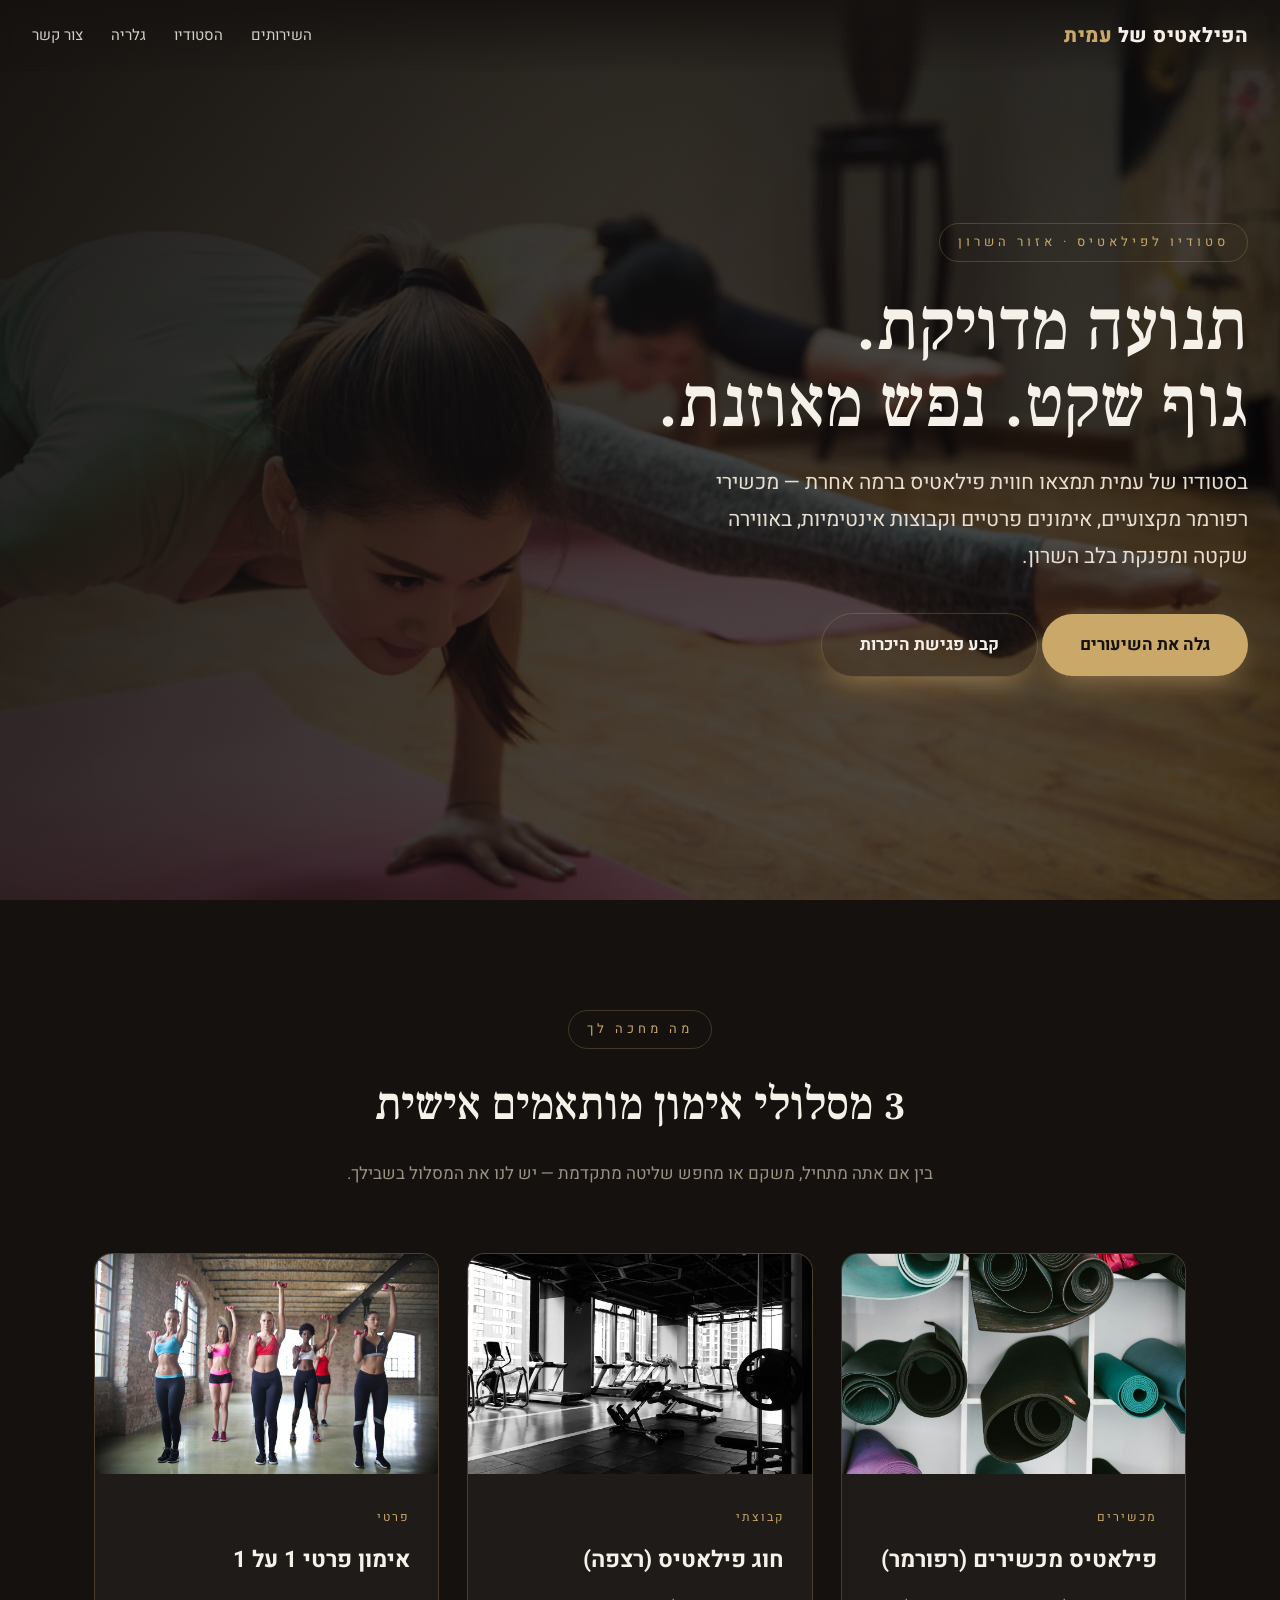
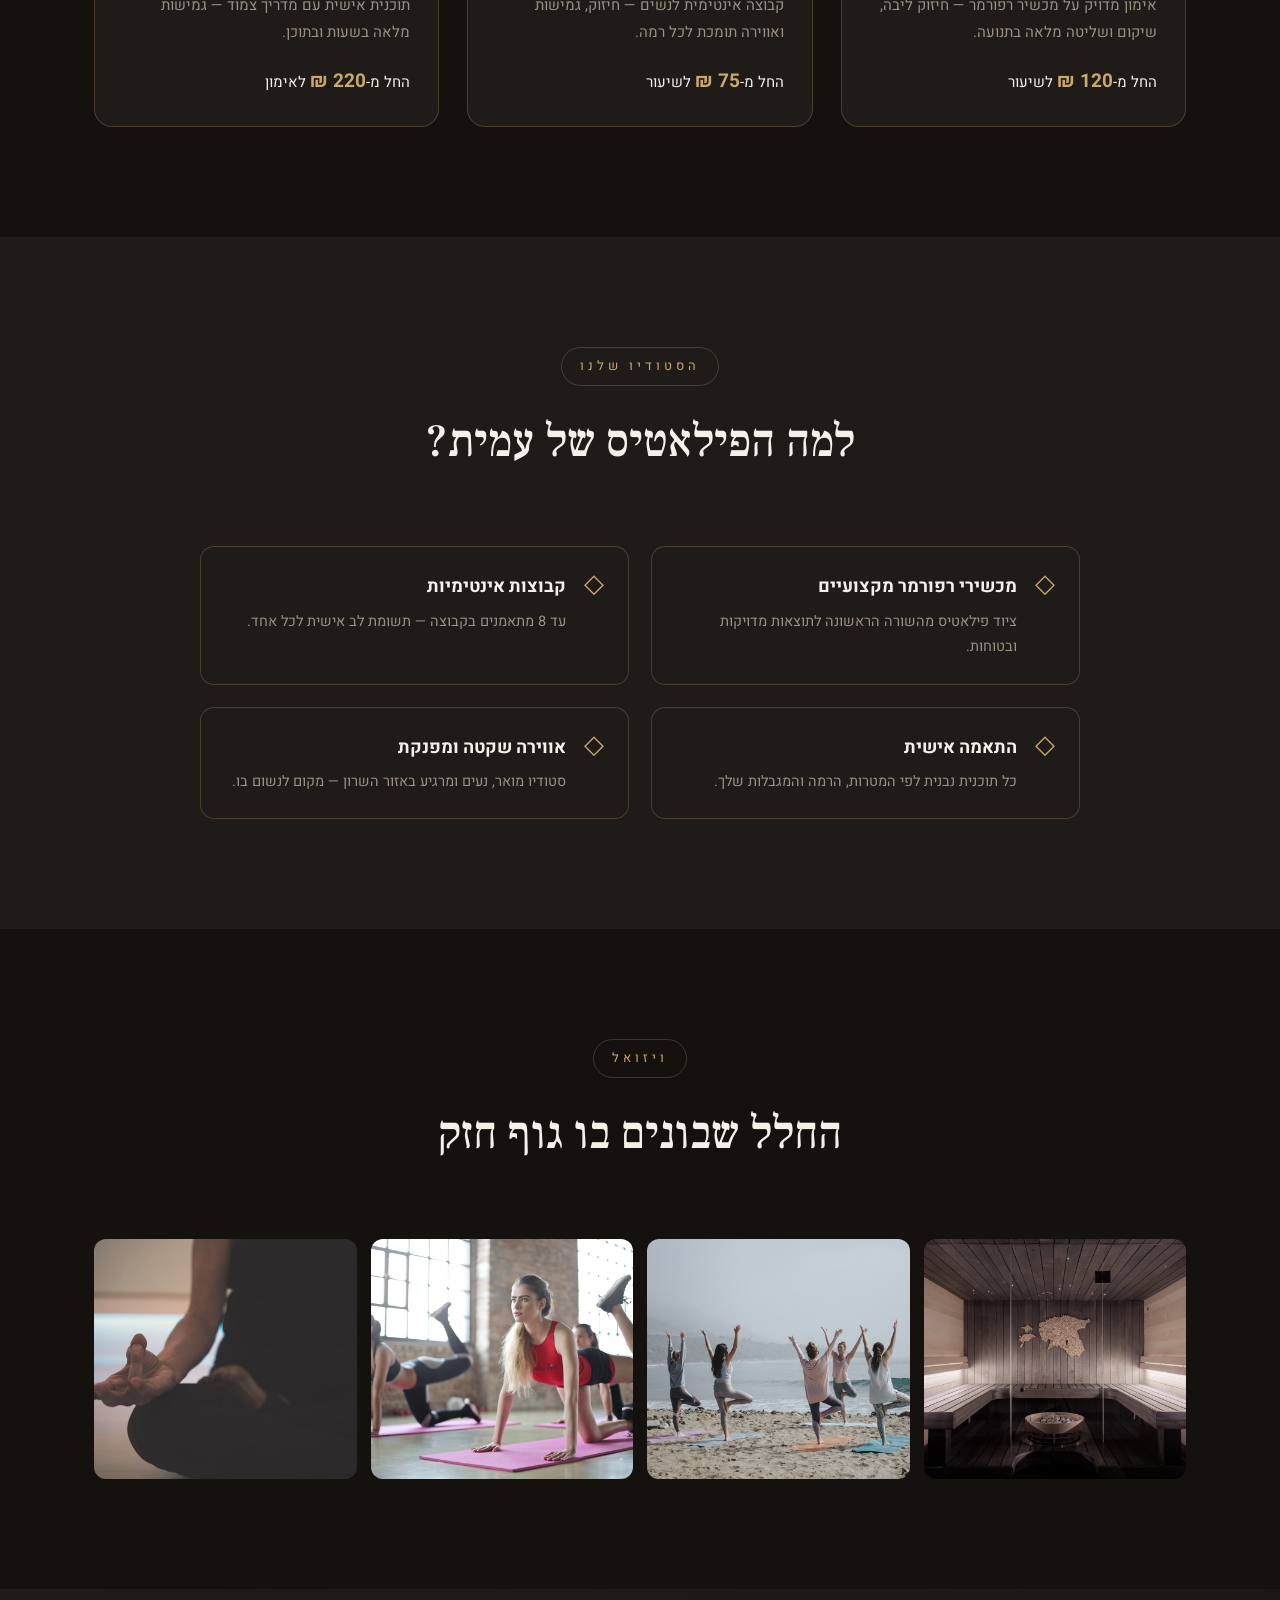
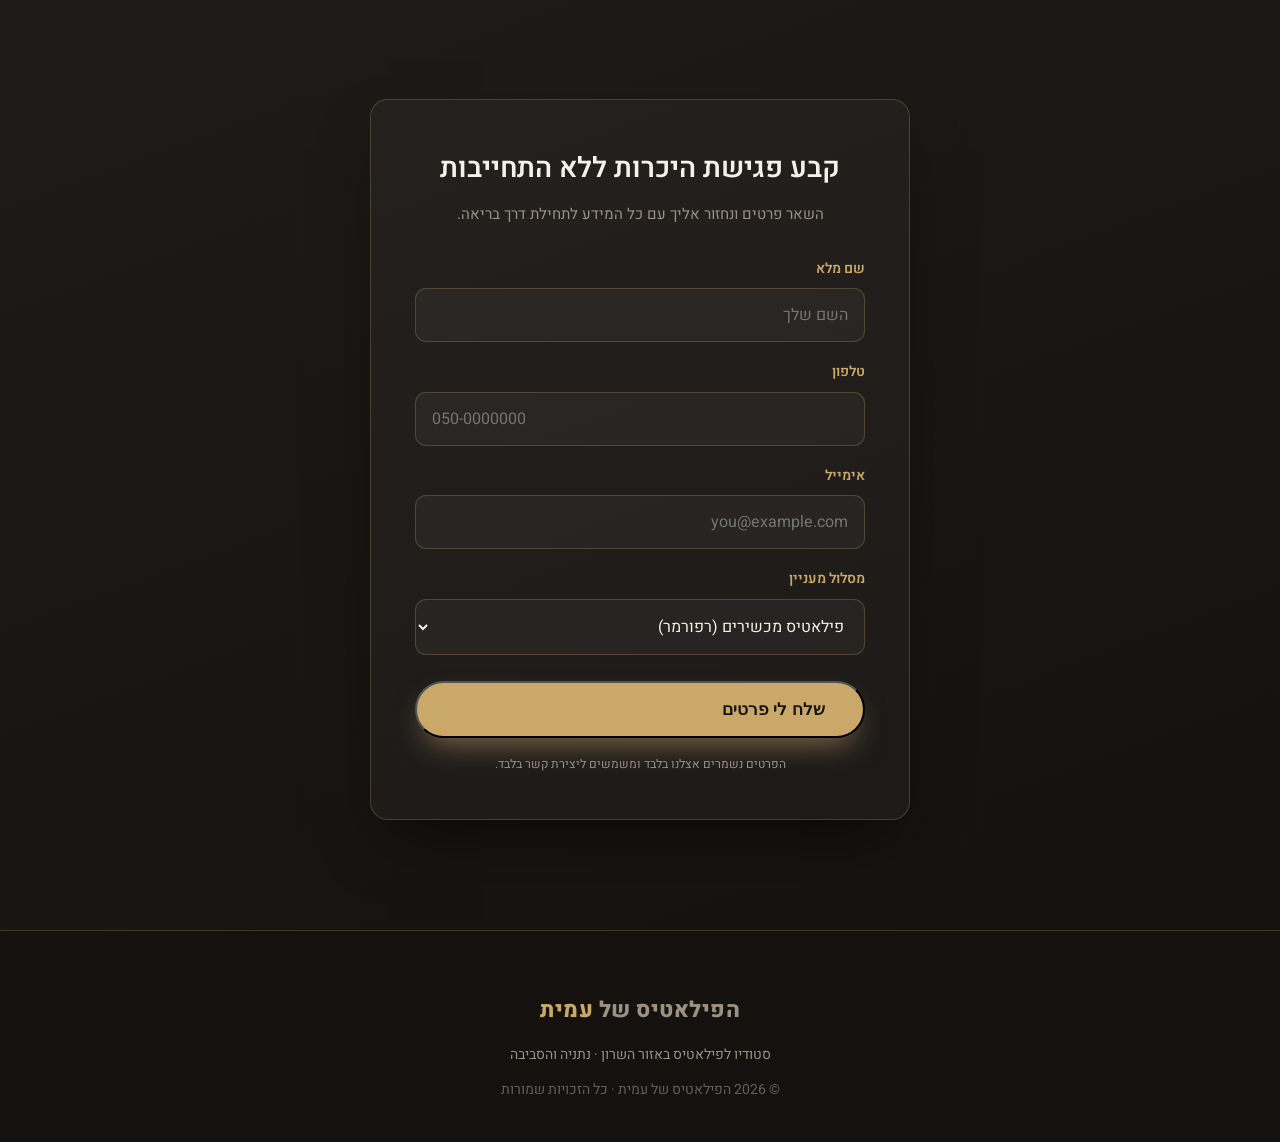
==== index.html @ eb58eeb4 "Initial commit: pilates landing pages + premium design" ====
<!DOCTYPE html>
<html lang="he" dir="rtl">
<head>
<meta charset="UTF-8">
<meta name="viewport" content="width=device-width, initial-scale=1.0">
<title>הפילאטיס של עמית · סטודיו לפילאטיס יוקרתי באזור השרון</title>
<link rel="preconnect" href="https://fonts.googleapis.com">
<link href="https://fonts.googleapis.com/css2?family=Heebo:wght@300;400;600;700;800&family=Frank+Ruhl+Libre:wght@400;500;600&display=swap" rel="stylesheet">
<link rel="stylesheet" href="assets/css/style.css">
<script async src="https://www.googletagmanager.com/gtag/js?id=AW-XXXXXXXXX"></script>
<script>window.dataLayer=window.dataLayer||[];function gtag(){dataLayer.push(arguments);}gtag('js',new Date());gtag('config','AW-XXXXXXXXX');</script>
</head>
<body>

<nav class="nav" id="nav">
  <a href="#home" class="logo">הפילאטיס של <span>עמית</span></a>
  <div class="nav-links">
    <a href="#services">השירותים</a>
    <a href="#about">הסטודיו</a>
    <a href="#gallery">גלריה</a>
    <a href="#contact">צור קשר</a>
  </div>
</nav>

<header class="hero" id="home">
  <img src="assets/img/hero-home.jpg" alt="סטודיו פילאטיס יוקרתי">
  <div class="hero-inner">
    <span class="eyebrow reveal">סטודיו לפילאטיס · אזור השרון</span>
    <h1 class="reveal d1">תנועה מדויקת.<br>גוף שקט. נפש מאוזנת.</h1>
    <p class="reveal d2">בסטודיו של עמית תמצאו חווית פילאטיס ברמה אחרת — מכשירי רפורמר מקצועיים, אימונים פרטיים וקבוצות אינטימיות, באווירה שקטה ומפנקת בלב השרון.</p>
    <div class="reveal d3">
      <a href="#services" class="cta">גלה את השיעורים</a>
      <a href="#contact" class="cta ghost">קבע פגישת היכרות</a>
    </div>
  </div>
</header>

<section id="services">
  <div class="wrap">
    <div class="sec-head">
      <span class="eyebrow reveal">מה מחכה לך</span>
      <h2 class="reveal d1">3 מסלולי אימון מותאמים אישית</h2>
      <p class="reveal d2">בין אם אתה מתחיל, משקם או מחפש שליטה מתקדמת — יש לנו את המסלול בשבילך.</p>
    </div>
    <div class="grid3">
      <a href="product1.html" class="card reveal d1">
        <img src="assets/img/hero-reformer.jpg" alt="פילאטיס מכשירים רפורמר">
        <div class="card-body">
          <span class="tag">מכשירים</span>
          <h3>פילאטיס מכשירים (רפורמר)</h3>
          <p>אימון מדויק על מכשיר רפורמר — חיזוק ליבה, שיקום ושליטה מלאה בתנועה.</p>
          <div class="price">החל מ-<b>120 ₪</b> לשיעור</div>
        </div>
      </a>
      <a href="product2.html" class="card reveal d2">
        <img src="assets/img/hero-group.jpg" alt="חוג פילאטיס קבוצתי">
        <div class="card-body">
          <span class="tag">קבוצתי</span>
          <h3>חוג פילאטיס (רצפה)</h3>
          <p>קבוצה אינטימית לנשים — חיזוק, גמישות ואווירה תומכת לכל רמה.</p>
          <div class="price">החל מ-<b>75 ₪</b> לשיעור</div>
        </div>
      </a>
      <a href="product3.html" class="card reveal d3">
        <img src="assets/img/hero-private.jpg" alt="אימון פילאטיס פרטי">
        <div class="card-body">
          <span class="tag">פרטי</span>
          <h3>אימון פרטי 1 על 1</h3>
          <p>תוכנית אישית עם מדריך צמוד — גמישות מלאה בשעות ובתוכן.</p>
          <div class="price">החל מ-<b>220 ₪</b> לאימון</div>
        </div>
      </a>
    </div>
  </div>
</section>

<section id="about" style="background:var(--charcoal)">
  <div class="wrap">
    <div class="sec-head">
      <span class="eyebrow reveal">הסטודיו שלנו</span>
      <h2 class="reveal d1">למה הפילאטיס של עמית?</h2>
    </div>
    <div class="features">
      <div class="feature reveal d1"><div class="ic">◇</div><div><h4>מכשירי רפורמר מקצועיים</h4><p>ציוד פילאטיס מהשורה הראשונה לתוצאות מדויקות ובטוחות.</p></div></div>
      <div class="feature reveal d2"><div class="ic">◇</div><div><h4>קבוצות אינטימיות</h4><p>עד 8 מתאמנים בקבוצה — תשומת לב אישית לכל אחד.</p></div></div>
      <div class="feature reveal d1"><div class="ic">◇</div><div><h4>התאמה אישית</h4><p>כל תוכנית נבנית לפי המטרות, הרמה והמגבלות שלך.</p></div></div>
      <div class="feature reveal d2"><div class="ic">◇</div><div><h4>אווירה שקטה ומפנקת</h4><p>סטודיו מואר, נעים ומרגיע באזור השרון — מקום לנשום בו.</p></div></div>
    </div>
  </div>
</section>

<section id="gallery">
  <div class="wrap">
    <div class="sec-head">
      <span class="eyebrow reveal">ויזואל</span>
      <h2 class="reveal d1">החלל שבונים בו גוף חזק</h2>
    </div>
    <div class="gallery">
      <img class="reveal d1" src="assets/img/gallery-1.jpg" alt="פילאטיס בסטודיו">
      <img class="reveal d2" src="assets/img/gallery-2.jpg" alt="אימון רפורמר">
      <img class="reveal d3" src="assets/img/gallery-3.jpg" alt="תרגול קבוצתי">
      <img class="reveal" src="assets/img/gallery-4.jpg" alt="פרטים מהסטודיו">
    </div>
  </div>
</section>

<section id="contact" class="form-sec">
  <div class="wrap">
    <div class="form-card">
      <h3>קבע פגישת היכרות ללא התחייבות</h3>
      <p class="sub">השאר פרטים ונחזור אליך עם כל המידע לתחילת דרך בריאה.</p>
      <form onsubmit="track(event)">
        <div class="field"><label>שם מלא</label><input type="text" required placeholder="השם שלך"></div>
        <div class="field"><label>טלפון</label><input type="tel" required placeholder="050-0000000"></div>
        <div class="field"><label>אימייל</label><input type="email" required placeholder="you@example.com"></div>
        <div class="field"><label>מסלול מעניין</label>
          <select>
            <option>פילאטיס מכשירים (רפורמר)</option>
            <option>חוג פילאטיס קבוצתי</option>
            <option>אימון פרטי 1 על 1</option>
            <option>עדיין מתלבט</option>
          </select>
        </div>
        <button type="submit" class="cta">שלח לי פרטים</button>
        <p class="fine">הפרטים נשמרים אצלנו בלבד ומשמשים ליצירת קשר בלבד.</p>
      </form>
    </div>
  </div>
</section>

<footer>
  <div class="logo">הפילאטיס של <span>עמית</span></div>
  <p>סטודיו לפילאטיס באזור השרון · נתניה והסביבה</p>
  <p style="margin-top:10px;opacity:.6">© 2026 הפילאטיס של עמית · כל הזכויות שמורות</p>
</footer>

<script>
  // nav solid on scroll
  window.addEventListener('scroll',()=>{document.getElementById('nav').classList.toggle('solid',window.scrollY>60);});
  // reveal on view
  const io=new IntersectionObserver(es=>es.forEach(e=>{if(e.isIntersecting)e.target.classList.add('in');}),{threshold:.15});
  document.querySelectorAll('.reveal').forEach(el=>io.observe(el));
  // conversion tracking placeholder
  function track(e){e.preventDefault();gtag('event','conversion',{'send_to':'AW-XXXXXXXXX/YYYYYYYYYYYYYY'});window.location.href='thank-you.html';}
</script>
</body>
</html>
---- assets/css/style.css ----
:root{
  --ink:#14110f;
  --charcoal:#1e1b18;
  --cream:#f5f0e8;
  --champagne:#c9a86a;
  --champagne-light:#e3c98f;
  --muted:#9a9183;
  --line:rgba(201,168,106,.25);
  --shadow:0 30px 60px -20px rgba(0,0,0,.55);
  --r:18px;
}
*{margin:0;padding:0;box-sizing:border-box}
html{scroll-behavior:smooth}
body{
  font-family:'Heebo',-apple-system,'Segoe UI',sans-serif;
  background:var(--ink);color:var(--cream);
  line-height:1.75;direction:rtl;overflow-x:hidden;
  -webkit-font-smoothing:antialiased;
}
img{display:block;max-width:100%}
a{color:inherit;text-decoration:none}
.wrap{max-width:1140px;margin:0 auto;padding:0 24px}
.serif{font-family:'Frank Ruhl Libre',Georgia,serif}
.gold{color:var(--champagne)}

/* ---------- NAV ---------- */
.nav{
  position:fixed;top:0;inset-inline:0;z-index:50;
  display:flex;align-items:center;justify-content:space-between;
  padding:18px 32px;transition:.4s;
  background:linear-gradient(180deg,rgba(20,17,15,.85),transparent);
  backdrop-filter:blur(6px);
}
.nav.solid{background:rgba(20,17,15,.92);border-bottom:1px solid var(--line)}
.logo{font-weight:800;font-size:20px;letter-spacing:.5px}
.logo span{color:var(--champagne)}
.nav-links{display:flex;gap:28px;font-size:15px}
.nav-links a{opacity:.85;transition:.3s;position:relative}
.nav-links a:hover{opacity:1;color:var(--champagne)}
.nav-links a::after{content:"";position:absolute;bottom:-6px;inset-inline-start:0;width:0;height:2px;background:var(--champagne);transition:.3s}
.nav-links a:hover::after{width:100%}

/* ---------- HERO ---------- */
.hero{position:relative;min-height:100vh;display:flex;align-items:center;overflow:hidden}
.hero img{position:absolute;inset:0;width:100%;height:100%;object-fit:cover;filter:brightness(.45) saturate(1.05)}
.hero::after{content:"";position:absolute;inset:0;background:linear-gradient(120deg,rgba(20,17,15,.9) 0%,rgba(20,17,15,.45) 55%,rgba(20,17,15,.2) 100%)}
.hero-inner{position:relative;z-index:2;padding:0 32px;max-width:760px}
.eyebrow{display:inline-block;letter-spacing:4px;font-size:13px;text-transform:uppercase;color:var(--champagne);border:1px solid var(--line);padding:7px 18px;border-radius:40px;margin-bottom:26px}
.hero h1{font-family:'Frank Ruhl Libre',serif;font-size:clamp(40px,6vw,72px);line-height:1.08;margin-bottom:22px;font-weight:500}
.hero p{font-size:clamp(17px,2vw,21px);color:#e7ded0;max-width:560px;margin-bottom:38px}
.cta{display:inline-flex;align-items:center;gap:10px;background:var(--champagne);color:var(--ink);font-weight:700;font-size:17px;padding:16px 38px;border-radius:50px;transition:.35s;box-shadow:0 14px 30px -10px rgba(201,168,106,.6)}
.cta:hover{background:var(--champagne-light);transform:translateY(-3px)}
.cta.ghost{background:transparent;color:var(--cream);border:1px solid var(--line)}
.cta.ghost:hover{border-color:var(--champagne);color:var(--champagne)}

/* ---------- SECTIONS ---------- */
section{padding:110px 0}
.sec-head{text-align:center;margin-bottom:64px}
.sec-head .eyebrow{margin-bottom:16px}
.sec-head h2{font-family:'Frank Ruhl Libre',serif;font-size:clamp(30px,4vw,46px);font-weight:500;margin-bottom:14px}
.sec-head p{color:var(--muted);max-width:600px;margin:0 auto;font-size:17px}

/* ---------- CARDS ---------- */
.grid3{display:grid;grid-template-columns:repeat(3,1fr);gap:28px}
.card{background:var(--charcoal);border:1px solid var(--line);border-radius:var(--r);overflow:hidden;transition:.4s;position:relative}
.card:hover{transform:translateY(-8px);box-shadow:var(--shadow);border-color:var(--champagne)}
.card img{height:220px;width:100%;object-fit:cover;transition:.5s}
.card:hover img{transform:scale(1.06)}
.card-body{padding:28px}
.card-body .tag{font-size:12px;letter-spacing:2px;color:var(--champagne);text-transform:uppercase}
.card-body h3{font-size:23px;margin:10px 0 12px;font-weight:700}
.card-body p{color:var(--muted);font-size:15px;margin-bottom:20px}
.card-body .price{font-size:15px;color:var(--cream)}
.card-body .price b{color:var(--champagne);font-size:19px}

/* ---------- FEATURES ---------- */
.features{display:grid;grid-template-columns:repeat(2,1fr);gap:22px;max-width:880px;margin:0 auto}
.feature{display:flex;gap:18px;align-items:flex-start;background:var(--charcoal);border:1px solid var(--line);border-radius:14px;padding:24px}
.feature .ic{font-size:26px;color:var(--champagne);line-height:1}
.feature h4{font-size:18px;margin-bottom:6px}
.feature p{color:var(--muted);font-size:14.5px}

/* ---------- GALLERY ---------- */
.gallery{display:grid;grid-template-columns:repeat(4,1fr);gap:14px}
.gallery img{height:240px;width:100%;object-fit:cover;border-radius:12px;transition:.5s;filter:grayscale(.15)}
.gallery img:hover{filter:grayscale(0);transform:scale(1.03)}

/* ---------- FORM ---------- */
.form-sec{background:linear-gradient(160deg,var(--charcoal),var(--ink))}
.form-card{max-width:540px;margin:0 auto;background:rgba(255,255,255,.03);border:1px solid var(--line);border-radius:var(--r);padding:44px;box-shadow:var(--shadow)}
.form-card h3{font-size:28px;margin-bottom:8px;text-align:center;font-weight:600}
.form-card .sub{text-align:center;color:var(--muted);margin-bottom:30px;font-size:15px}
.field{margin-bottom:18px}
.field label{display:block;font-size:14px;color:var(--champagne);margin-bottom:7px;font-weight:600}
.field input,.field select{width:100%;padding:14px 16px;border-radius:11px;border:1px solid var(--line);background:rgba(255,255,255,.04);color:var(--cream);font-size:16px;font-family:inherit;transition:.3s}
.field input:focus,.field select:focus{outline:none;border-color:var(--champagne);background:rgba(201,168,106,.06)}
.form-card button{width:100%;margin-top:8px}
.fine{font-size:12px;color:var(--muted);text-align:center;margin-top:16px}

/* ---------- FOOTER ---------- */
footer{padding:60px 0 40px;border-top:1px solid var(--line);text-align:center;color:var(--muted);font-size:14px}
footer .logo{margin-bottom:14px;font-size:22px}

/* ---------- REVEAL ANIM ---------- */
.reveal{opacity:0;transform:translateY(36px);transition:.9s cubic-bezier(.2,.7,.2,1)}
.reveal.in{opacity:1;transform:none}
.reveal.d1{transition-delay:.1s}.reveal.d2{transition-delay:.2s}.reveal.d3{transition-delay:.3s}

@media(max-width:860px){
  .grid3{grid-template-columns:1fr}
  .features{grid-template-columns:1fr}
  .gallery{grid-template-columns:repeat(2,1fr)}
  .nav-links{display:none}
  section{padding:70px 0}
}
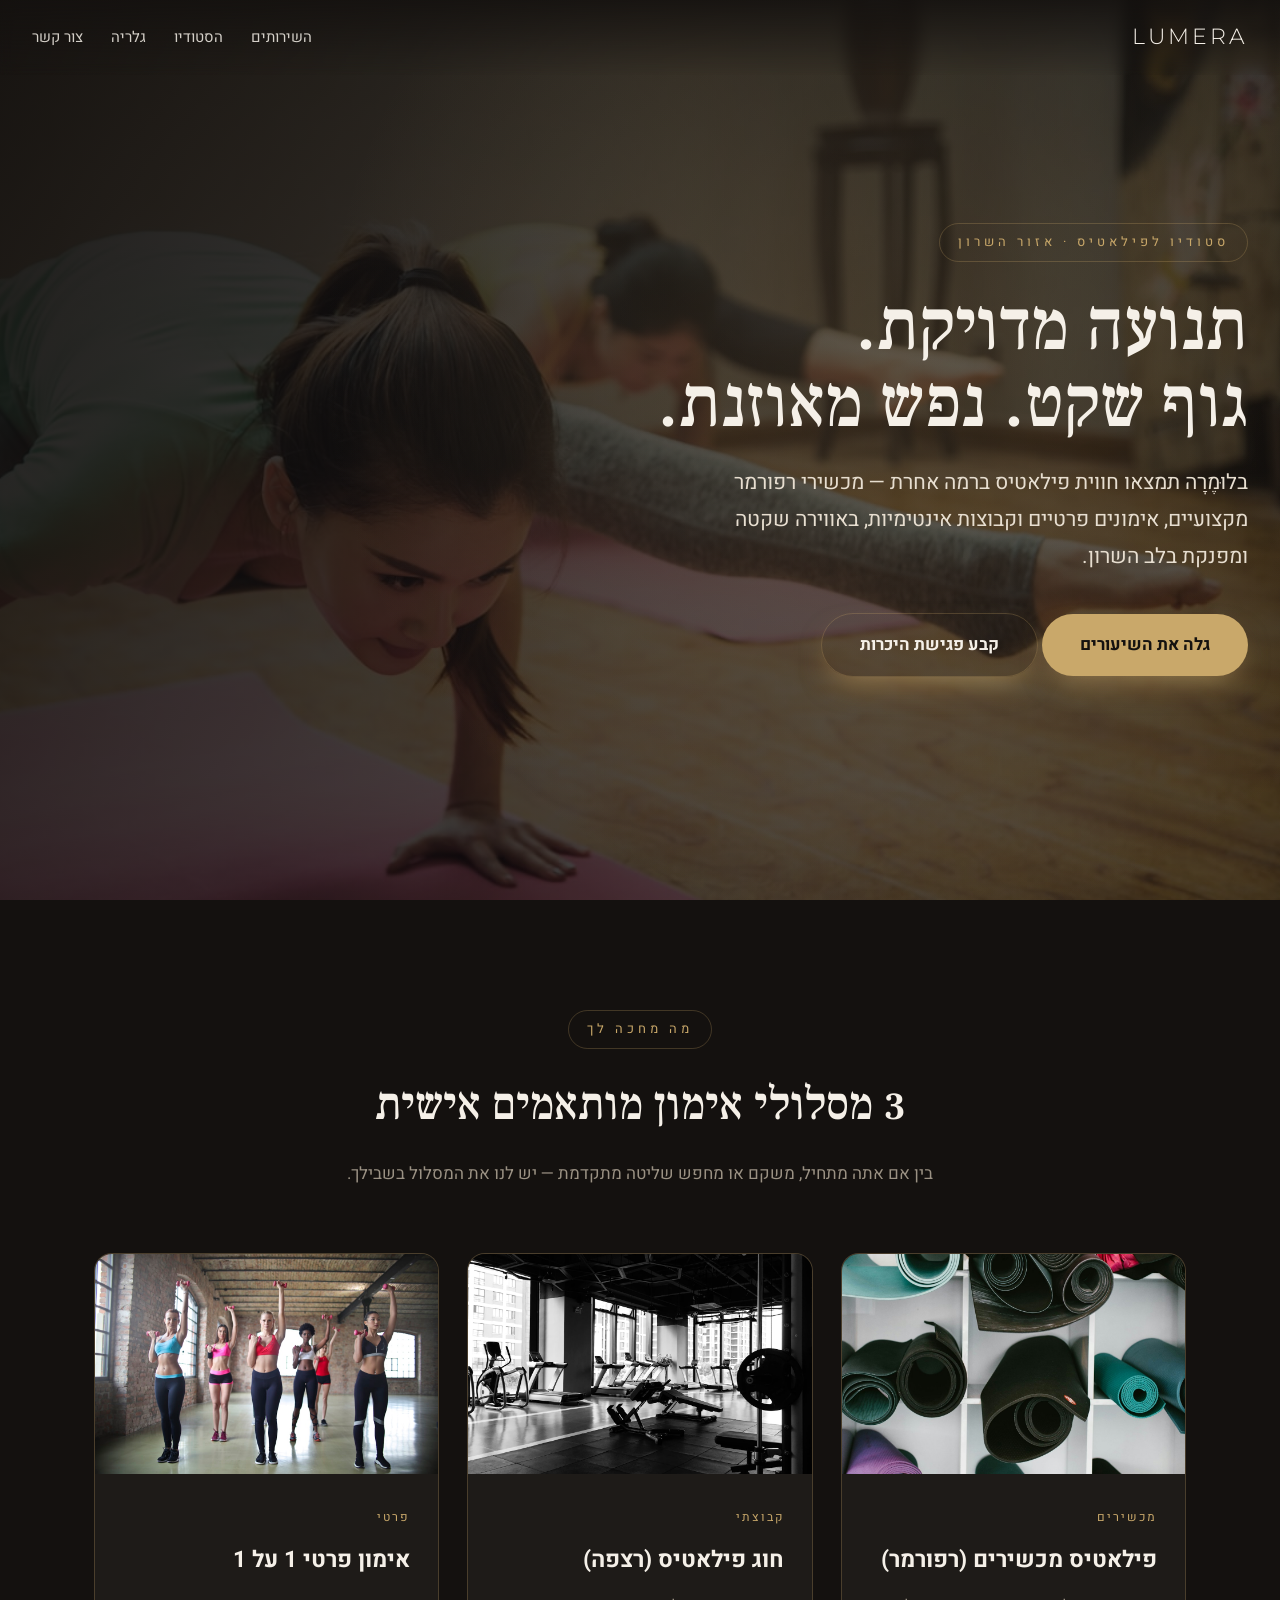
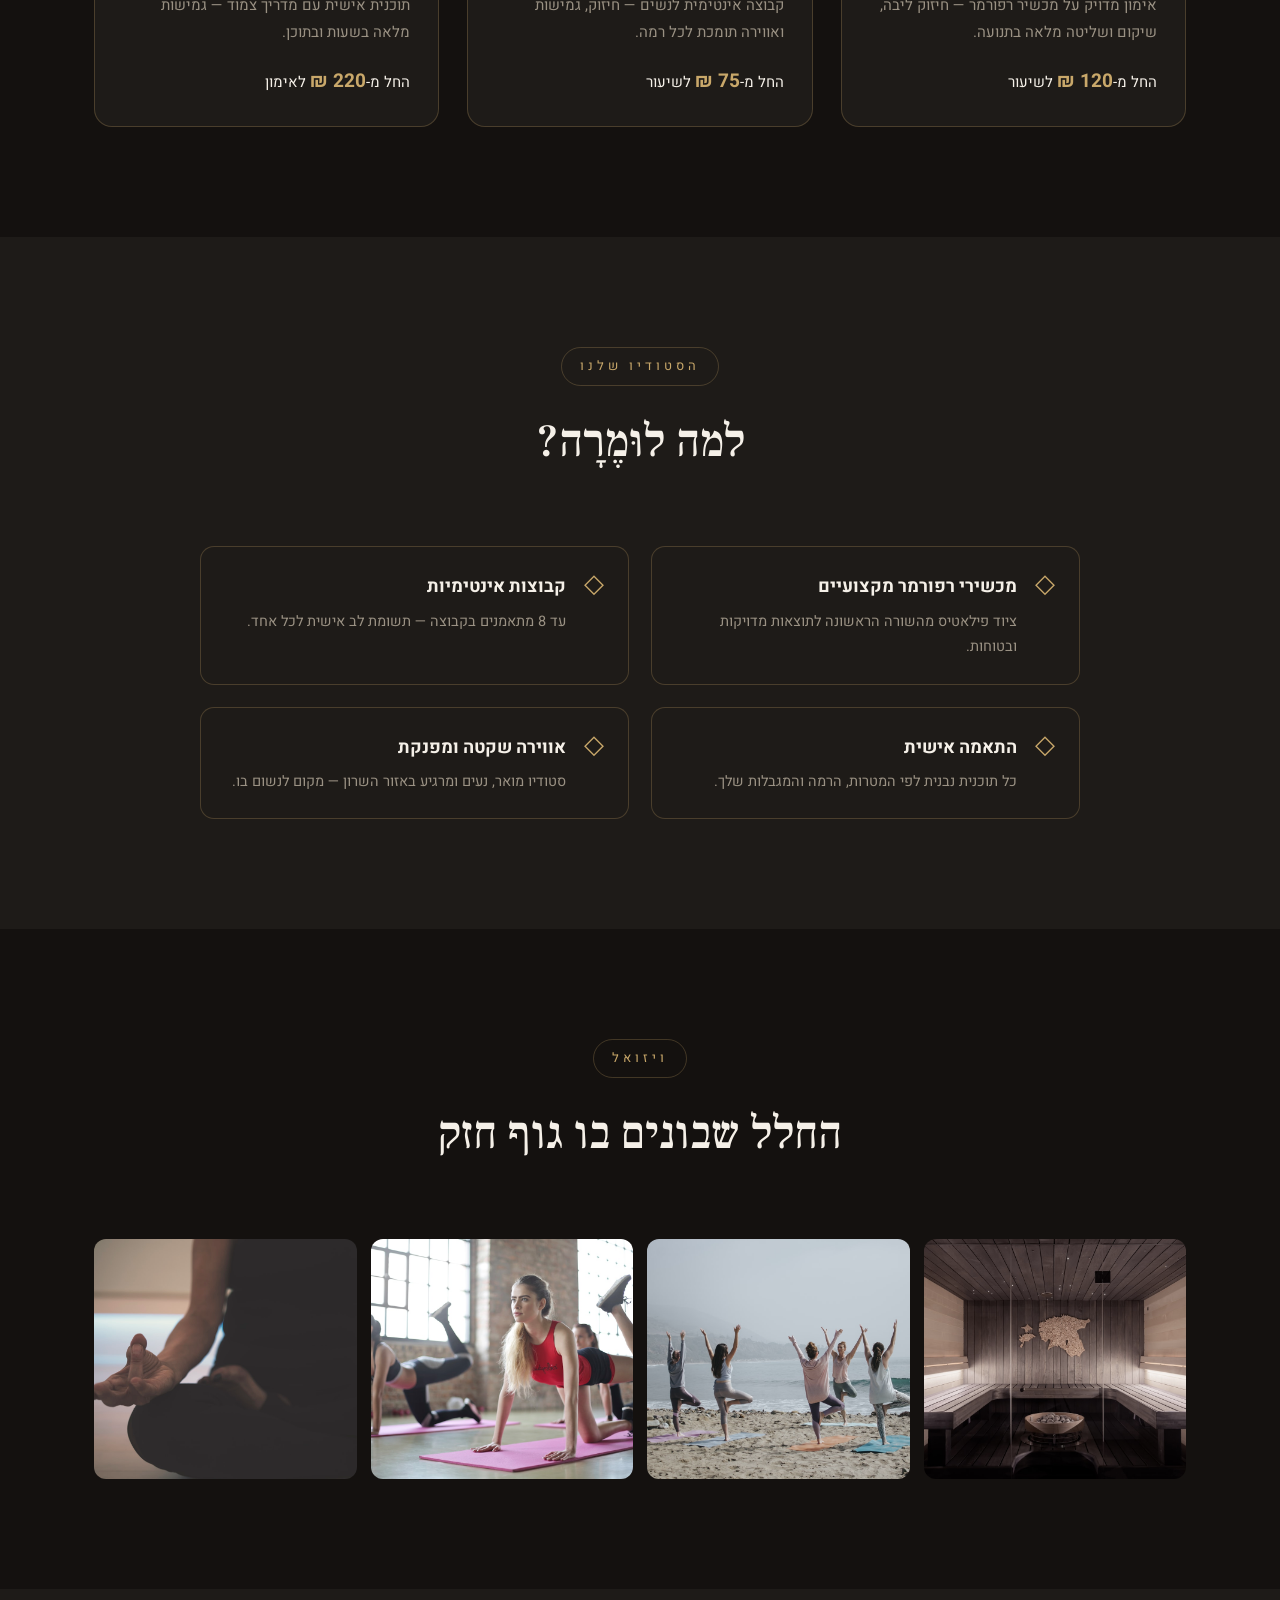
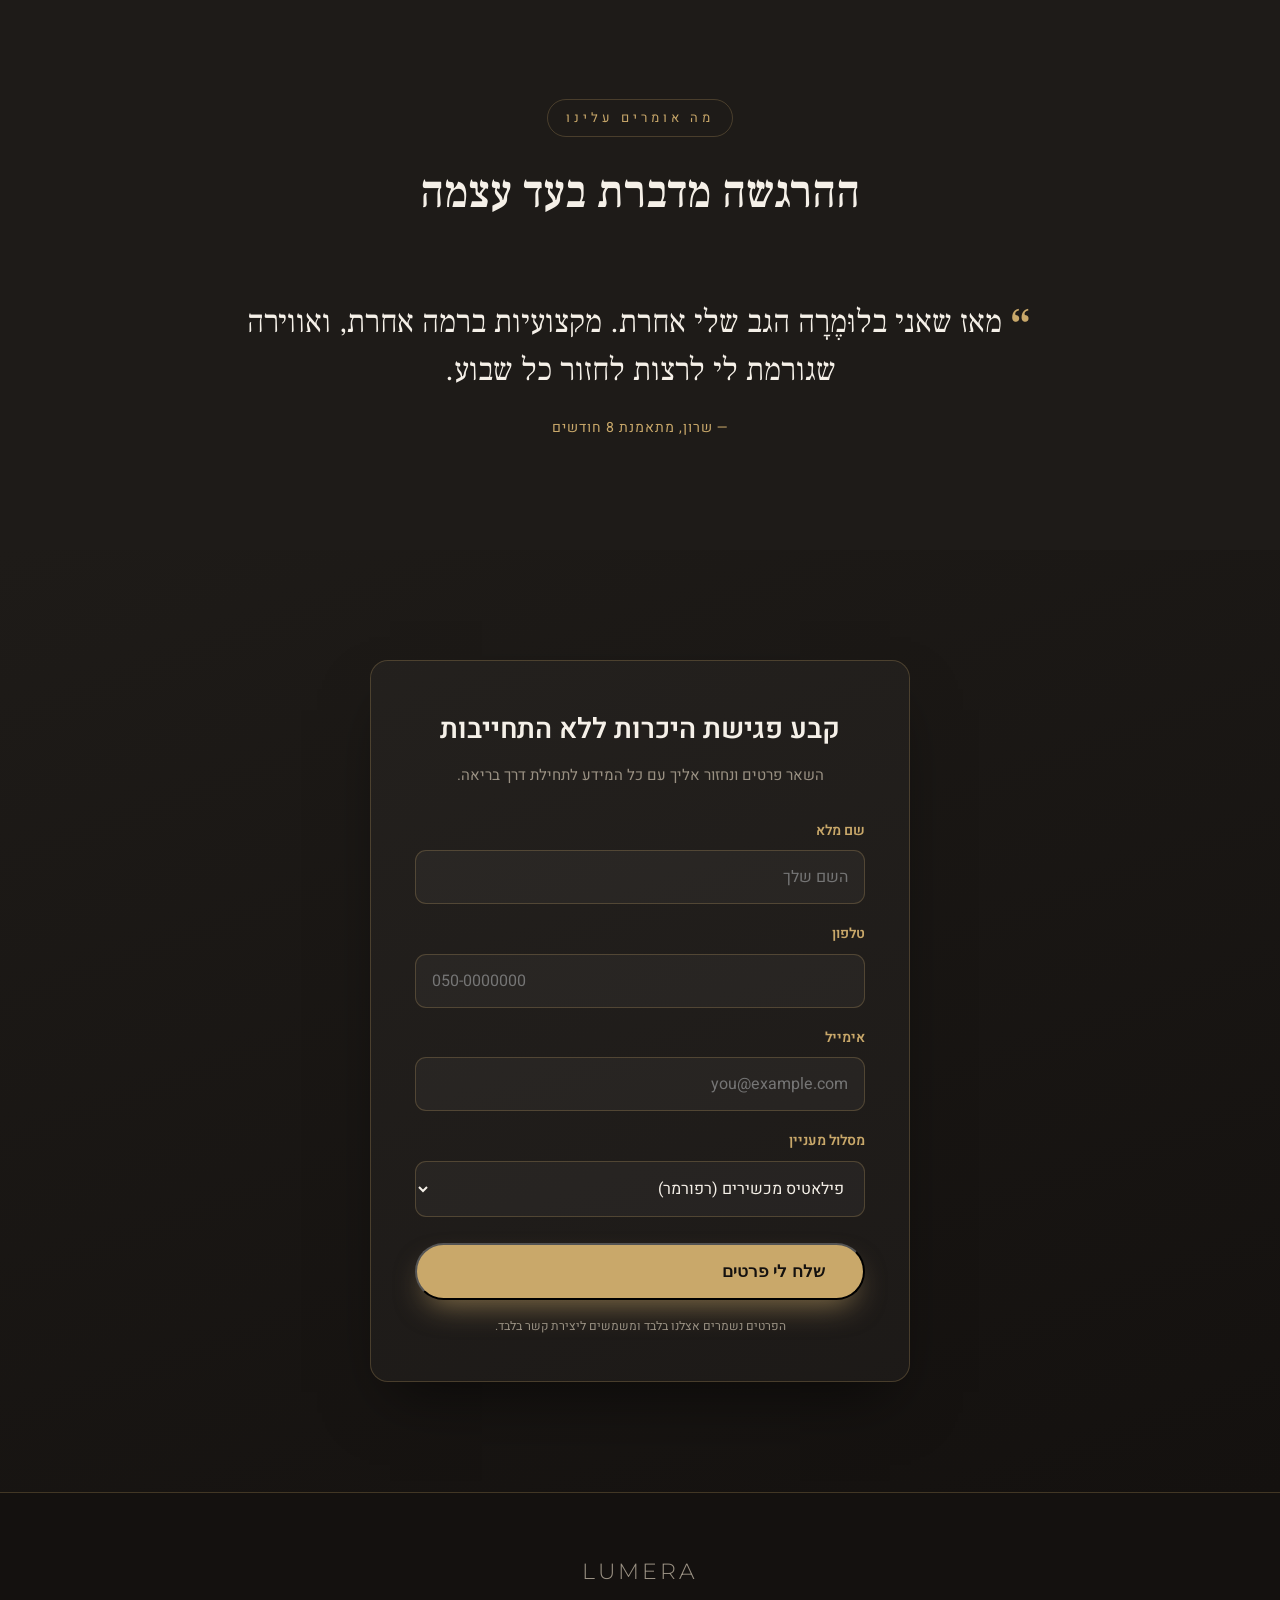
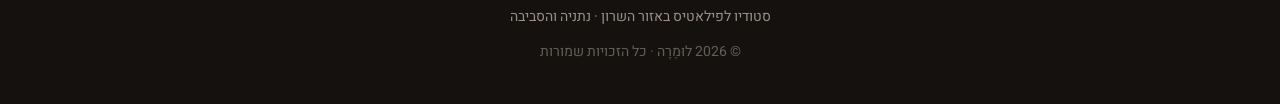
==== commit f0ef1d3d: "Rebrand to Lumera + premium polish (loader, testimonial, glow, fonts)" ====
--- a/index.html
+++ b/index.html
@@ -3,17 +3,18 @@
 <head>
 <meta charset="UTF-8">
 <meta name="viewport" content="width=device-width, initial-scale=1.0">
-<title>הפילאטיס של עמית · סטודיו לפילאטיס יוקרתי באזור השרון</title>
+<title>לוּמֶרָה · סטודיו לפילאטיס יוקרתי באזור השרון</title>
 <link rel="preconnect" href="https://fonts.googleapis.com">
-<link href="https://fonts.googleapis.com/css2?family=Heebo:wght@300;400;600;700;800&family=Frank+Ruhl+Libre:wght@400;500;600&display=swap" rel="stylesheet">
+<link href="https://fonts.googleapis.com/css2?family=Heebo:wght@300;400;600;700;800&family=Frank+Ruhl+Libre:wght@400;500;600&family=Montserrat:wght@200;300;600&display=swap" rel="stylesheet">
 <link rel="stylesheet" href="assets/css/style.css">
+<div id="loader"><div class="mark">LUMERA</div></div>
 <script async src="https://www.googletagmanager.com/gtag/js?id=AW-XXXXXXXXX"></script>
 <script>window.dataLayer=window.dataLayer||[];function gtag(){dataLayer.push(arguments);}gtag('js',new Date());gtag('config','AW-XXXXXXXXX');</script>
 </head>
 <body>
 
 <nav class="nav" id="nav">
-  <a href="#home" class="logo">הפילאטיס של <span>עמית</span></a>
+  <a href="#home" class="logo">LUMERA</a>
   <div class="nav-links">
     <a href="#services">השירותים</a>
     <a href="#about">הסטודיו</a>
@@ -27,7 +28,7 @@
   <div class="hero-inner">
     <span class="eyebrow reveal">סטודיו לפילאטיס · אזור השרון</span>
     <h1 class="reveal d1">תנועה מדויקת.<br>גוף שקט. נפש מאוזנת.</h1>
-    <p class="reveal d2">בסטודיו של עמית תמצאו חווית פילאטיס ברמה אחרת — מכשירי רפורמר מקצועיים, אימונים פרטיים וקבוצות אינטימיות, באווירה שקטה ומפנקת בלב השרון.</p>
+    <p class="reveal d2">בלוּמֶרָה תמצאו חווית פילאטיס ברמה אחרת — מכשירי רפורמר מקצועיים, אימונים פרטיים וקבוצות אינטימיות, באווירה שקטה ומפנקת בלב השרון.</p>
     <div class="reveal d3">
       <a href="#services" class="cta">גלה את השיעורים</a>
       <a href="#contact" class="cta ghost">קבע פגישת היכרות</a>
@@ -78,7 +79,7 @@
   <div class="wrap">
     <div class="sec-head">
       <span class="eyebrow reveal">הסטודיו שלנו</span>
-      <h2 class="reveal d1">למה הפילאטיס של עמית?</h2>
+      <h2 class="reveal d1">למה לוּמֶרָה?</h2>
     </div>
     <div class="features">
       <div class="feature reveal d1"><div class="ic">◇</div><div><h4>מכשירי רפורמר מקצועיים</h4><p>ציוד פילאטיס מהשורה הראשונה לתוצאות מדויקות ובטוחות.</p></div></div>
@@ -100,6 +101,19 @@
       <img class="reveal d2" src="assets/img/gallery-2.jpg" alt="אימון רפורמר">
       <img class="reveal d3" src="assets/img/gallery-3.jpg" alt="תרגול קבוצתי">
       <img class="reveal" src="assets/img/gallery-4.jpg" alt="פרטים מהסטודיו">
+    </div>
+  </div>
+</section>
+
+<section style="background:var(--charcoal)">
+  <div class="wrap">
+    <div class="sec-head">
+      <span class="eyebrow reveal">מה אומרים עלינו</span>
+      <h2 class="reveal d1">ההרגשה מדברת בעד עצמה</h2>
+    </div>
+    <div class="quote reveal d1">
+      <blockquote>מאז שאני בלוּמֶרָה הגב שלי אחרת. מקצועיות ברמה אחרת, ואווירה שגורמת לי לרצות לחזור כל שבוע.</blockquote>
+      <div class="who">— שרון, מתאמנת 8 חודשים</div>
     </div>
   </div>
 </section>
@@ -129,12 +143,14 @@
 </section>
 
 <footer>
-  <div class="logo">הפילאטיס של <span>עמית</span></div>
+  <div class="logo">LUMERA</div>
   <p>סטודיו לפילאטיס באזור השרון · נתניה והסביבה</p>
-  <p style="margin-top:10px;opacity:.6">© 2026 הפילאטיס של עמית · כל הזכויות שמורות</p>
+  <p style="margin-top:10px;opacity:.6">© 2026 לוּמֶרָה · כל הזכויות שמורות</p>
 </footer>
 
 <script>
+  // hide loader
+  window.addEventListener('load',()=>{setTimeout(()=>document.getElementById('loader').classList.add('hide'),600);});
   // nav solid on scroll
   window.addEventListener('scroll',()=>{document.getElementById('nav').classList.toggle('solid',window.scrollY>60);});
   // reveal on view
--- a/assets/css/style.css
+++ b/assets/css/style.css
@@ -8,6 +8,8 @@
   --line:rgba(201,168,106,.25);
   --shadow:0 30px 60px -20px rgba(0,0,0,.55);
   --r:18px;
+  --serif:'Frank Ruhl Libre',Georgia,serif;
+  --brand:'Montserrat',-apple-system,sans-serif;
 }
 *{margin:0;padding:0;box-sizing:border-box}
 html{scroll-behavior:smooth}
@@ -20,8 +22,16 @@
 img{display:block;max-width:100%}
 a{color:inherit;text-decoration:none}
 .wrap{max-width:1140px;margin:0 auto;padding:0 24px}
-.serif{font-family:'Frank Ruhl Libre',Georgia,serif}
+.serif{font-family:var(--serif)}
 .gold{color:var(--champagne)}
+
+/* ---------- LOADER ---------- */
+#loader{position:fixed;inset:0;z-index:200;background:var(--ink);display:flex;align-items:center;justify-content:center;transition:opacity .6s ease}
+#loader.hide{opacity:0;pointer-events:none}
+#loader .mark{font-family:var(--brand);font-weight:200;font-size:38px;letter-spacing:10px;color:var(--champagne);
+  opacity:0;animation:fadeIn 1s ease forwards, glow 2.4s ease-in-out infinite alternate}
+@keyframes fadeIn{to{opacity:1}}
+@keyframes glow{from{text-shadow:0 0 12px rgba(201,168,106,.2)}to{text-shadow:0 0 28px rgba(201,168,106,.6)}}
 
 /* ---------- NAV ---------- */
 .nav{
@@ -32,8 +42,8 @@
   backdrop-filter:blur(6px);
 }
 .nav.solid{background:rgba(20,17,15,.92);border-bottom:1px solid var(--line)}
-.logo{font-weight:800;font-size:20px;letter-spacing:.5px}
-.logo span{color:var(--champagne)}
+.logo{font-family:var(--brand);font-weight:300;font-size:22px;letter-spacing:3px;text-transform:uppercase}
+.logo span{color:var(--champagne);font-weight:600}
 .nav-links{display:flex;gap:28px;font-size:15px}
 .nav-links a{opacity:.85;transition:.3s;position:relative}
 .nav-links a:hover{opacity:1;color:var(--champagne)}
@@ -42,11 +52,13 @@
 
 /* ---------- HERO ---------- */
 .hero{position:relative;min-height:100vh;display:flex;align-items:center;overflow:hidden}
-.hero img{position:absolute;inset:0;width:100%;height:100%;object-fit:cover;filter:brightness(.45) saturate(1.05)}
+.hero img{position:absolute;inset:0;width:100%;height:100%;object-fit:cover;filter:brightness(.45) saturate(1.05);transition:transform 12s ease}
+.hero:hover img{transform:scale(1.06)}
 .hero::after{content:"";position:absolute;inset:0;background:linear-gradient(120deg,rgba(20,17,15,.9) 0%,rgba(20,17,15,.45) 55%,rgba(20,17,15,.2) 100%)}
+.hero::before{content:"";position:absolute;inset:0;z-index:1;background:radial-gradient(circle at 70% 40%,rgba(201,168,106,.18),transparent 55%);pointer-events:none}
 .hero-inner{position:relative;z-index:2;padding:0 32px;max-width:760px}
 .eyebrow{display:inline-block;letter-spacing:4px;font-size:13px;text-transform:uppercase;color:var(--champagne);border:1px solid var(--line);padding:7px 18px;border-radius:40px;margin-bottom:26px}
-.hero h1{font-family:'Frank Ruhl Libre',serif;font-size:clamp(40px,6vw,72px);line-height:1.08;margin-bottom:22px;font-weight:500}
+.hero h1{font-family:var(--serif);font-size:clamp(40px,6vw,72px);line-height:1.08;margin-bottom:22px;font-weight:500}
 .hero p{font-size:clamp(17px,2vw,21px);color:#e7ded0;max-width:560px;margin-bottom:38px}
 .cta{display:inline-flex;align-items:center;gap:10px;background:var(--champagne);color:var(--ink);font-weight:700;font-size:17px;padding:16px 38px;border-radius:50px;transition:.35s;box-shadow:0 14px 30px -10px rgba(201,168,106,.6)}
 .cta:hover{background:var(--champagne-light);transform:translateY(-3px)}
@@ -57,7 +69,7 @@
 section{padding:110px 0}
 .sec-head{text-align:center;margin-bottom:64px}
 .sec-head .eyebrow{margin-bottom:16px}
-.sec-head h2{font-family:'Frank Ruhl Libre',serif;font-size:clamp(30px,4vw,46px);font-weight:500;margin-bottom:14px}
+.sec-head h2{font-family:var(--serif);font-size:clamp(30px,4vw,46px);font-weight:500;margin-bottom:14px}
 .sec-head p{color:var(--muted);max-width:600px;margin:0 auto;font-size:17px}
 
 /* ---------- CARDS ---------- */
@@ -75,10 +87,17 @@
 
 /* ---------- FEATURES ---------- */
 .features{display:grid;grid-template-columns:repeat(2,1fr);gap:22px;max-width:880px;margin:0 auto}
-.feature{display:flex;gap:18px;align-items:flex-start;background:var(--charcoal);border:1px solid var(--line);border-radius:14px;padding:24px}
+.feature{display:flex;gap:18px;align-items:flex-start;background:var(--charcoal);border:1px solid var(--line);border-radius:14px;padding:24px;transition:.35s}
+.feature:hover{border-color:var(--champagne);transform:translateY(-4px)}
 .feature .ic{font-size:26px;color:var(--champagne);line-height:1}
 .feature h4{font-size:18px;margin-bottom:6px}
 .feature p{color:var(--muted);font-size:14.5px}
+
+/* ---------- TESTIMONIAL ---------- */
+.quote{max-width:820px;margin:0 auto;text-align:center}
+.quote blockquote{font-family:var(--serif);font-size:clamp(22px,3vw,32px);line-height:1.5;font-weight:400}
+.quote blockquote::before{content:"\201C";color:var(--champagne);font-size:60px;line-height:0;vertical-align:-18px;margin-inline-end:6px}
+.quote .who{margin-top:22px;color:var(--champagne);letter-spacing:1px;font-size:14px;text-transform:uppercase}
 
 /* ---------- GALLERY ---------- */
 .gallery{display:grid;grid-template-columns:repeat(4,1fr);gap:14px}
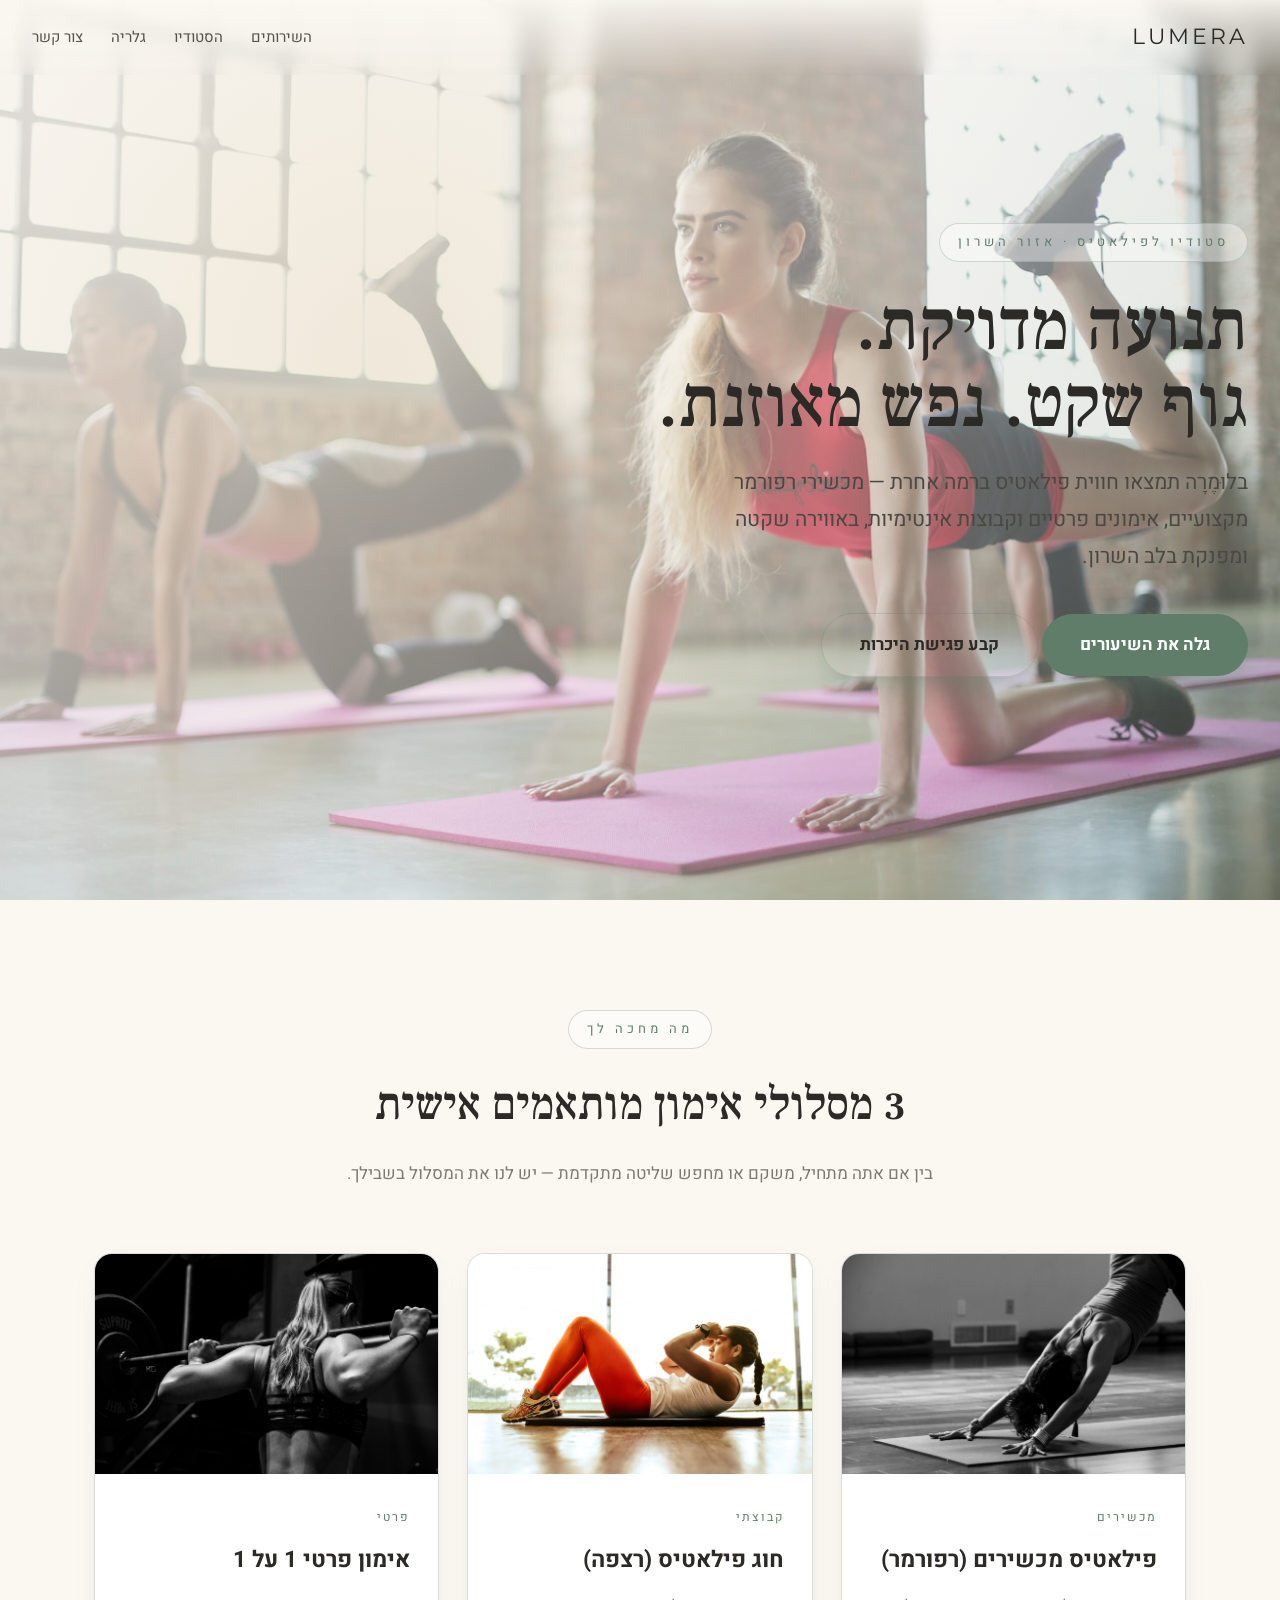
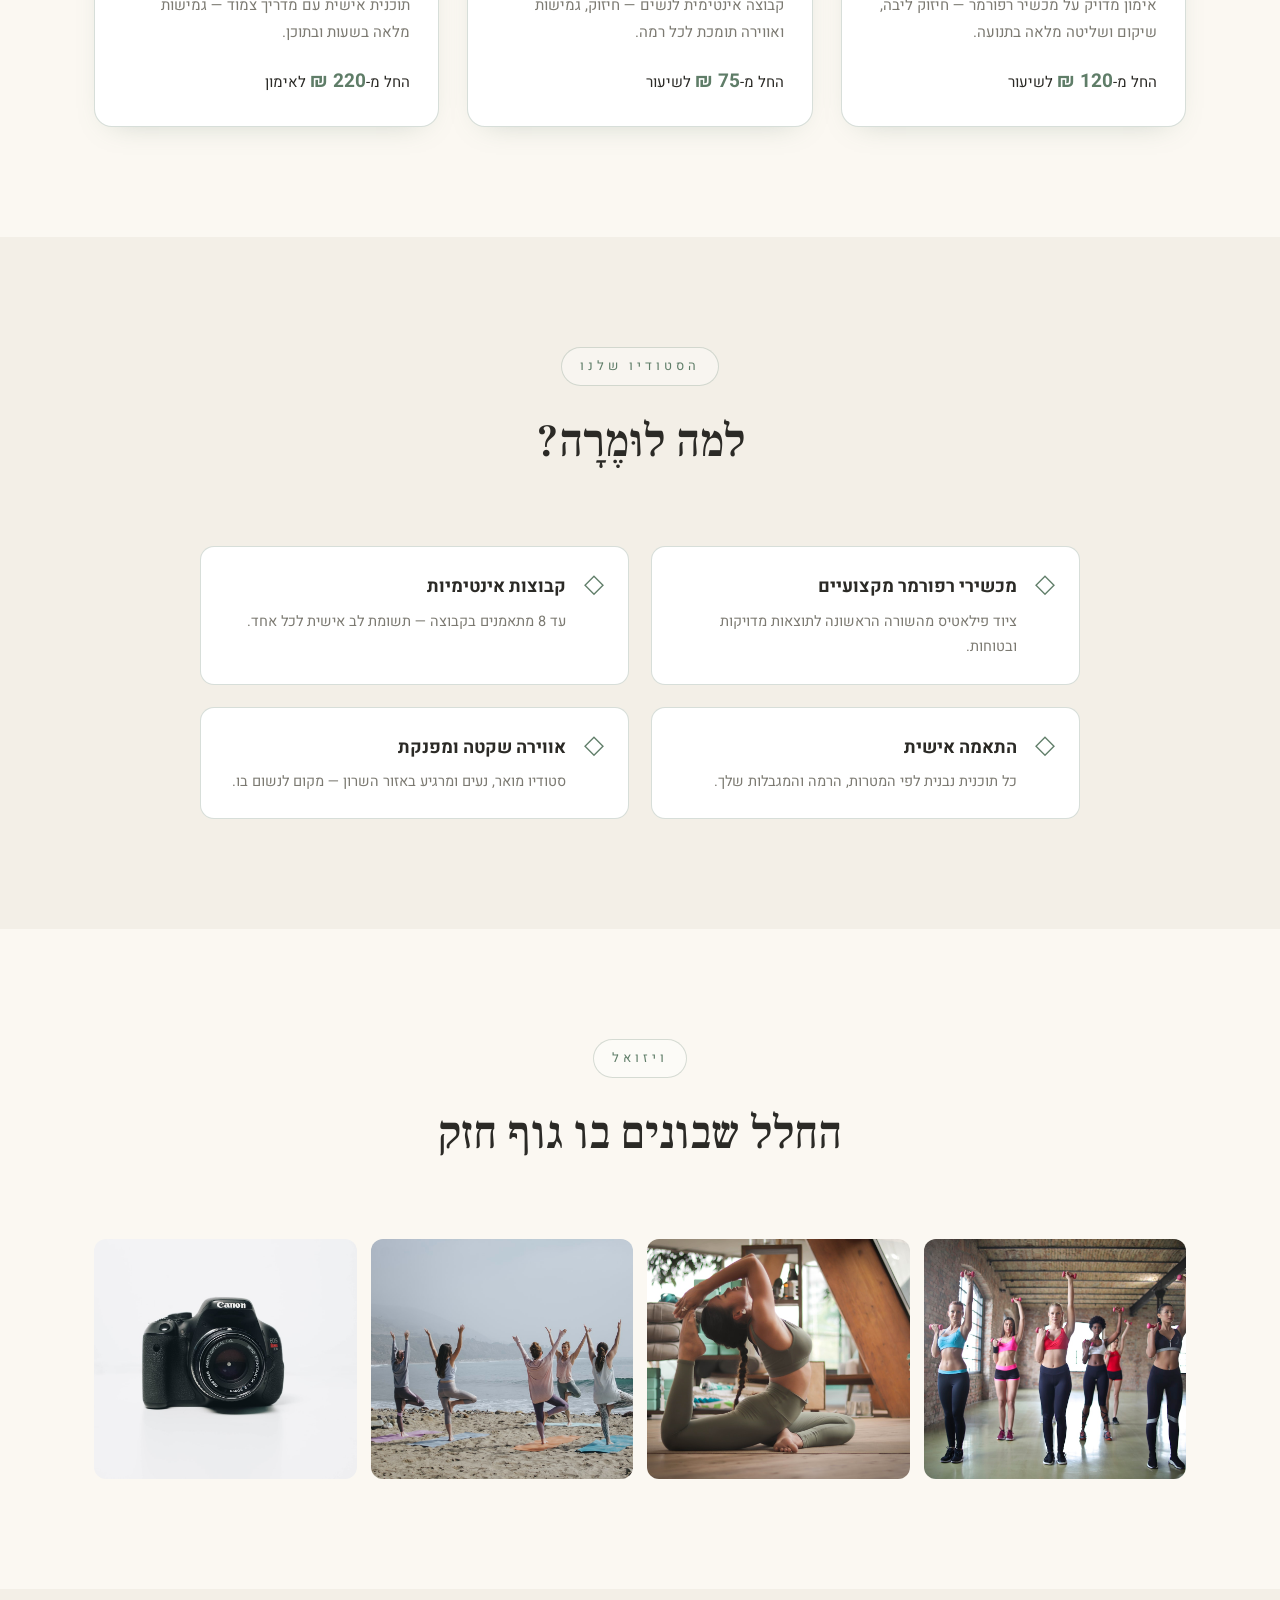
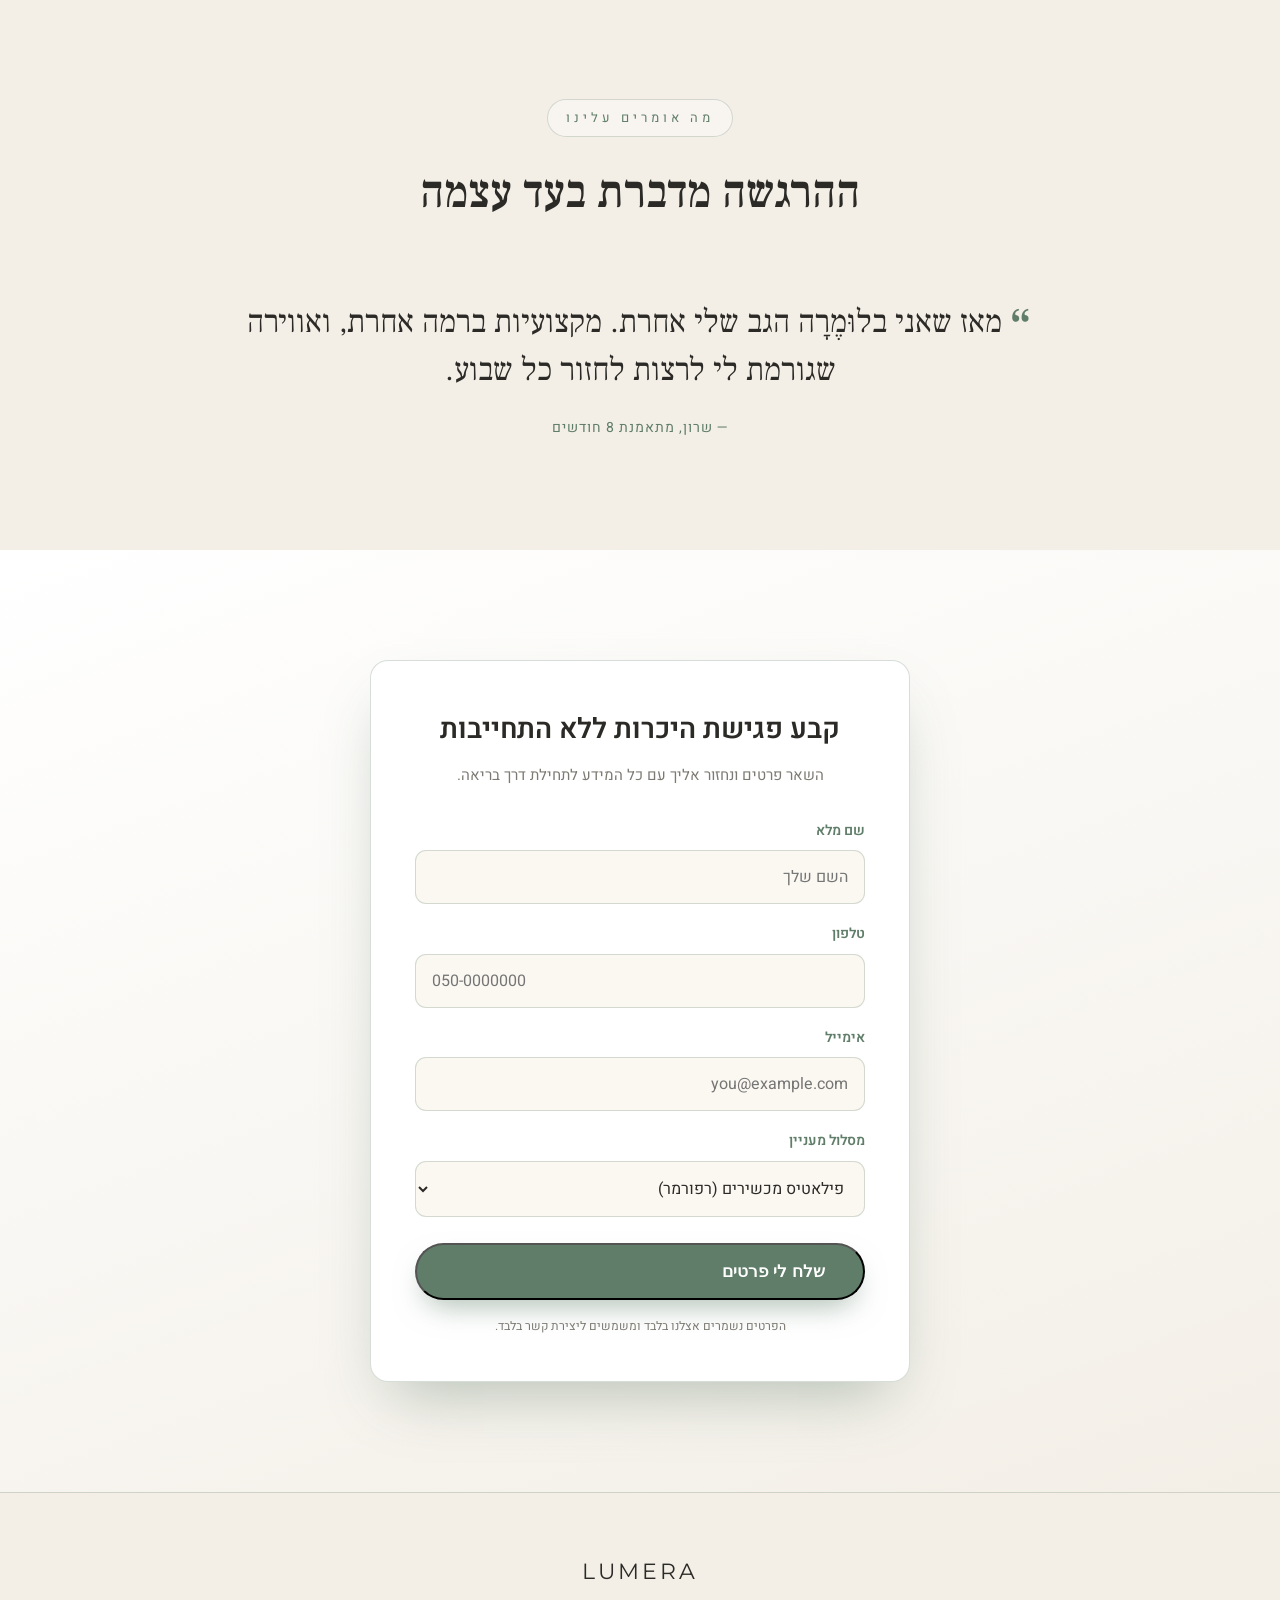
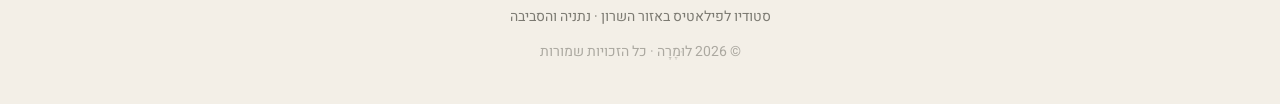
==== commit 0f67a985: "Add Google Ads site tag" ====
--- a/index.html
+++ b/index.html
@@ -8,8 +8,15 @@
 <link href="https://fonts.googleapis.com/css2?family=Heebo:wght@300;400;600;700;800&family=Frank+Ruhl+Libre:wght@400;500;600&family=Montserrat:wght@200;300;600&display=swap" rel="stylesheet">
 <link rel="stylesheet" href="assets/css/style.css">
 <div id="loader"><div class="mark">LUMERA</div></div>
-<script async src="https://www.googletagmanager.com/gtag/js?id=AW-XXXXXXXXX"></script>
-<script>window.dataLayer=window.dataLayer||[];function gtag(){dataLayer.push(arguments);}gtag('js',new Date());gtag('config','AW-XXXXXXXXX');</script>
+<!-- Google tag (gtag.js) -->
+<script async src="https://www.googletagmanager.com/gtag/js?id=AW-18101301732"></script>
+<script>
+  window.dataLayer = window.dataLayer || [];
+  function gtag(){dataLayer.push(arguments);}
+  gtag('js', new Date());
+
+  gtag('config', 'AW-18101301732');
+</script>
 </head>
 <body>
 
@@ -157,7 +164,11 @@
   const io=new IntersectionObserver(es=>es.forEach(e=>{if(e.isIntersecting)e.target.classList.add('in');}),{threshold:.15});
   document.querySelectorAll('.reveal').forEach(el=>io.observe(el));
   // conversion tracking placeholder
-  function track(e){e.preventDefault();gtag('event','conversion',{'send_to':'AW-XXXXXXXXX/YYYYYYYYYYYYYY'});window.location.href='thank-you.html';}
+  function track(e){
+    e.preventDefault();
+    // Conversion event will be added here after Google Ads provides the conversion label.
+    window.location.href='thank-you.html';
+  }
 </script>
 </body>
 </html>
--- a/assets/css/style.css
+++ b/assets/css/style.css
@@ -1,12 +1,14 @@
 :root{
-  --ink:#14110f;
-  --charcoal:#1e1b18;
-  --cream:#f5f0e8;
-  --champagne:#c9a86a;
-  --champagne-light:#e3c98f;
-  --muted:#9a9183;
-  --line:rgba(201,168,106,.25);
-  --shadow:0 30px 60px -20px rgba(0,0,0,.55);
+  --ink:#2b2a26;
+  --charcoal:#f3efe7;
+  --cream:#fbf8f2;
+  --sage:#8aa890;
+  --sage-deep:#5f7d68;
+  --gold:#c9a45c;
+  --gold-light:#e2c585;
+  --muted:#7c7a72;
+  --line:rgba(95,125,104,.25);
+  --shadow:0 30px 60px -22px rgba(95,125,104,.45);
   --r:18px;
   --serif:'Frank Ruhl Libre',Georgia,serif;
   --brand:'Montserrat',-apple-system,sans-serif;
@@ -15,7 +17,7 @@
 html{scroll-behavior:smooth}
 body{
   font-family:'Heebo',-apple-system,'Segoe UI',sans-serif;
-  background:var(--ink);color:var(--cream);
+  background:var(--cream);color:var(--ink);
   line-height:1.75;direction:rtl;overflow-x:hidden;
   -webkit-font-smoothing:antialiased;
 }
@@ -23,101 +25,101 @@
 a{color:inherit;text-decoration:none}
 .wrap{max-width:1140px;margin:0 auto;padding:0 24px}
 .serif{font-family:var(--serif)}
-.gold{color:var(--champagne)}
+.gold{color:var(--gold)}
 
 /* ---------- LOADER ---------- */
-#loader{position:fixed;inset:0;z-index:200;background:var(--ink);display:flex;align-items:center;justify-content:center;transition:opacity .6s ease}
+#loader{position:fixed;inset:0;z-index:200;background:var(--cream);display:flex;align-items:center;justify-content:center;transition:opacity .6s ease}
 #loader.hide{opacity:0;pointer-events:none}
-#loader .mark{font-family:var(--brand);font-weight:200;font-size:38px;letter-spacing:10px;color:var(--champagne);
+#loader .mark{font-family:var(--brand);font-weight:300;font-size:38px;letter-spacing:10px;color:var(--sage-deep);
   opacity:0;animation:fadeIn 1s ease forwards, glow 2.4s ease-in-out infinite alternate}
 @keyframes fadeIn{to{opacity:1}}
-@keyframes glow{from{text-shadow:0 0 12px rgba(201,168,106,.2)}to{text-shadow:0 0 28px rgba(201,168,106,.6)}}
+@keyframes glow{from{text-shadow:0 0 12px rgba(138,168,144,.25)}to{text-shadow:0 0 28px rgba(138,168,144,.55)}}
 
 /* ---------- NAV ---------- */
 .nav{
   position:fixed;top:0;inset-inline:0;z-index:50;
   display:flex;align-items:center;justify-content:space-between;
   padding:18px 32px;transition:.4s;
-  background:linear-gradient(180deg,rgba(20,17,15,.85),transparent);
-  backdrop-filter:blur(6px);
+  background:linear-gradient(180deg,rgba(251,248,242,.9),transparent);
+  backdrop-filter:blur(8px);
 }
-.nav.solid{background:rgba(20,17,15,.92);border-bottom:1px solid var(--line)}
-.logo{font-family:var(--brand);font-weight:300;font-size:22px;letter-spacing:3px;text-transform:uppercase}
-.logo span{color:var(--champagne);font-weight:600}
+.nav.solid{background:rgba(251,248,242,.96);border-bottom:1px solid var(--line)}
+.logo{font-family:var(--brand);font-weight:400;font-size:22px;letter-spacing:3px;text-transform:uppercase;color:var(--ink)}
+.logo span{color:var(--sage-deep);font-weight:600}
 .nav-links{display:flex;gap:28px;font-size:15px}
-.nav-links a{opacity:.85;transition:.3s;position:relative}
-.nav-links a:hover{opacity:1;color:var(--champagne)}
-.nav-links a::after{content:"";position:absolute;bottom:-6px;inset-inline-start:0;width:0;height:2px;background:var(--champagne);transition:.3s}
+.nav-links a{opacity:.8;transition:.3s;position:relative;color:var(--ink)}
+.nav-links a:hover{opacity:1;color:var(--sage-deep)}
+.nav-links a::after{content:"";position:absolute;bottom:-6px;inset-inline-start:0;width:0;height:2px;background:var(--sage-deep);transition:.3s}
 .nav-links a:hover::after{width:100%}
 
 /* ---------- HERO ---------- */
 .hero{position:relative;min-height:100vh;display:flex;align-items:center;overflow:hidden}
-.hero img{position:absolute;inset:0;width:100%;height:100%;object-fit:cover;filter:brightness(.45) saturate(1.05);transition:transform 12s ease}
-.hero:hover img{transform:scale(1.06)}
-.hero::after{content:"";position:absolute;inset:0;background:linear-gradient(120deg,rgba(20,17,15,.9) 0%,rgba(20,17,15,.45) 55%,rgba(20,17,15,.2) 100%)}
-.hero::before{content:"";position:absolute;inset:0;z-index:1;background:radial-gradient(circle at 70% 40%,rgba(201,168,106,.18),transparent 55%);pointer-events:none}
+.hero img{position:absolute;inset:0;width:100%;height:100%;object-fit:cover;filter:brightness(.95) saturate(1.02);transition:transform 12s ease}
+.hero:hover img{transform:scale(1.05)}
+.hero::after{content:"";position:absolute;inset:0;background:linear-gradient(120deg,rgba(251,248,242,.82) 0%,rgba(251,248,242,.45) 50%,rgba(138,168,144,.25) 100%)}
+.hero::before{content:"";position:absolute;inset:0;z-index:1;background:radial-gradient(circle at 30% 40%,rgba(201,164,92,.16),transparent 55%);pointer-events:none}
 .hero-inner{position:relative;z-index:2;padding:0 32px;max-width:760px}
-.eyebrow{display:inline-block;letter-spacing:4px;font-size:13px;text-transform:uppercase;color:var(--champagne);border:1px solid var(--line);padding:7px 18px;border-radius:40px;margin-bottom:26px}
-.hero h1{font-family:var(--serif);font-size:clamp(40px,6vw,72px);line-height:1.08;margin-bottom:22px;font-weight:500}
-.hero p{font-size:clamp(17px,2vw,21px);color:#e7ded0;max-width:560px;margin-bottom:38px}
-.cta{display:inline-flex;align-items:center;gap:10px;background:var(--champagne);color:var(--ink);font-weight:700;font-size:17px;padding:16px 38px;border-radius:50px;transition:.35s;box-shadow:0 14px 30px -10px rgba(201,168,106,.6)}
-.cta:hover{background:var(--champagne-light);transform:translateY(-3px)}
-.cta.ghost{background:transparent;color:var(--cream);border:1px solid var(--line)}
-.cta.ghost:hover{border-color:var(--champagne);color:var(--champagne)}
+.eyebrow{display:inline-block;letter-spacing:4px;font-size:13px;text-transform:uppercase;color:var(--sage-deep);border:1px solid var(--line);padding:7px 18px;border-radius:40px;margin-bottom:26px;background:rgba(255,255,255,.4)}
+.hero h1{font-family:var(--serif);font-size:clamp(40px,6vw,72px);line-height:1.08;margin-bottom:22px;font-weight:500;color:var(--ink)}
+.hero p{font-size:clamp(17px,2vw,21px);color:#4a4843;max-width:560px;margin-bottom:38px}
+.cta{display:inline-flex;align-items:center;gap:10px;background:var(--sage-deep);color:#fff;font-weight:700;font-size:17px;padding:16px 38px;border-radius:50px;transition:.35s;box-shadow:0 14px 30px -10px rgba(95,125,104,.55)}
+.cta:hover{background:var(--sage);transform:translateY(-3px)}
+.cta.ghost{background:transparent;color:var(--ink);border:1px solid var(--line)}
+.cta.ghost:hover{border-color:var(--sage-deep);color:var(--sage-deep)}
 
 /* ---------- SECTIONS ---------- */
 section{padding:110px 0}
 .sec-head{text-align:center;margin-bottom:64px}
 .sec-head .eyebrow{margin-bottom:16px}
-.sec-head h2{font-family:var(--serif);font-size:clamp(30px,4vw,46px);font-weight:500;margin-bottom:14px}
+.sec-head h2{font-family:var(--serif);font-size:clamp(30px,4vw,46px);font-weight:500;margin-bottom:14px;color:var(--ink)}
 .sec-head p{color:var(--muted);max-width:600px;margin:0 auto;font-size:17px}
 
 /* ---------- CARDS ---------- */
 .grid3{display:grid;grid-template-columns:repeat(3,1fr);gap:28px}
-.card{background:var(--charcoal);border:1px solid var(--line);border-radius:var(--r);overflow:hidden;transition:.4s;position:relative}
-.card:hover{transform:translateY(-8px);box-shadow:var(--shadow);border-color:var(--champagne)}
+.card{background:#fff;border:1px solid var(--line);border-radius:var(--r);overflow:hidden;transition:.4s;position:relative;box-shadow:0 10px 30px -18px rgba(95,125,104,.4)}
+.card:hover{transform:translateY(-8px);box-shadow:var(--shadow);border-color:var(--sage-deep)}
 .card img{height:220px;width:100%;object-fit:cover;transition:.5s}
 .card:hover img{transform:scale(1.06)}
 .card-body{padding:28px}
-.card-body .tag{font-size:12px;letter-spacing:2px;color:var(--champagne);text-transform:uppercase}
-.card-body h3{font-size:23px;margin:10px 0 12px;font-weight:700}
+.card-body .tag{font-size:12px;letter-spacing:2px;color:var(--sage-deep);text-transform:uppercase}
+.card-body h3{font-size:23px;margin:10px 0 12px;font-weight:700;color:var(--ink)}
 .card-body p{color:var(--muted);font-size:15px;margin-bottom:20px}
-.card-body .price{font-size:15px;color:var(--cream)}
-.card-body .price b{color:var(--champagne);font-size:19px}
+.card-body .price{font-size:15px;color:var(--ink)}
+.card-body .price b{color:var(--sage-deep);font-size:19px}
 
 /* ---------- FEATURES ---------- */
 .features{display:grid;grid-template-columns:repeat(2,1fr);gap:22px;max-width:880px;margin:0 auto}
-.feature{display:flex;gap:18px;align-items:flex-start;background:var(--charcoal);border:1px solid var(--line);border-radius:14px;padding:24px;transition:.35s}
-.feature:hover{border-color:var(--champagne);transform:translateY(-4px)}
-.feature .ic{font-size:26px;color:var(--champagne);line-height:1}
-.feature h4{font-size:18px;margin-bottom:6px}
+.feature{display:flex;gap:18px;align-items:flex-start;background:#fff;border:1px solid var(--line);border-radius:14px;padding:24px;transition:.35s}
+.feature:hover{border-color:var(--sage-deep);transform:translateY(-4px)}
+.feature .ic{font-size:26px;color:var(--sage-deep);line-height:1}
+.feature h4{font-size:18px;margin-bottom:6px;color:var(--ink)}
 .feature p{color:var(--muted);font-size:14.5px}
 
 /* ---------- TESTIMONIAL ---------- */
 .quote{max-width:820px;margin:0 auto;text-align:center}
-.quote blockquote{font-family:var(--serif);font-size:clamp(22px,3vw,32px);line-height:1.5;font-weight:400}
-.quote blockquote::before{content:"\201C";color:var(--champagne);font-size:60px;line-height:0;vertical-align:-18px;margin-inline-end:6px}
-.quote .who{margin-top:22px;color:var(--champagne);letter-spacing:1px;font-size:14px;text-transform:uppercase}
+.quote blockquote{font-family:var(--serif);font-size:clamp(22px,3vw,32px);line-height:1.5;font-weight:400;color:var(--ink)}
+.quote blockquote::before{content:"\201C";color:var(--sage-deep);font-size:60px;line-height:0;vertical-align:-18px;margin-inline-end:6px}
+.quote .who{margin-top:22px;color:var(--sage-deep);letter-spacing:1px;font-size:14px;text-transform:uppercase}
 
 /* ---------- GALLERY ---------- */
 .gallery{display:grid;grid-template-columns:repeat(4,1fr);gap:14px}
-.gallery img{height:240px;width:100%;object-fit:cover;border-radius:12px;transition:.5s;filter:grayscale(.15)}
-.gallery img:hover{filter:grayscale(0);transform:scale(1.03)}
+.gallery img{height:240px;width:100%;object-fit:cover;border-radius:12px;transition:.5s;filter:saturate(1.05)}
+.gallery img:hover{transform:scale(1.03);filter:saturate(1.15)}
 
 /* ---------- FORM ---------- */
-.form-sec{background:linear-gradient(160deg,var(--charcoal),var(--ink))}
-.form-card{max-width:540px;margin:0 auto;background:rgba(255,255,255,.03);border:1px solid var(--line);border-radius:var(--r);padding:44px;box-shadow:var(--shadow)}
-.form-card h3{font-size:28px;margin-bottom:8px;text-align:center;font-weight:600}
+.form-sec{background:linear-gradient(160deg,#fff,var(--charcoal))}
+.form-card{max-width:540px;margin:0 auto;background:#fff;border:1px solid var(--line);border-radius:var(--r);padding:44px;box-shadow:var(--shadow)}
+.form-card h3{font-size:28px;margin-bottom:8px;text-align:center;font-weight:600;color:var(--ink)}
 .form-card .sub{text-align:center;color:var(--muted);margin-bottom:30px;font-size:15px}
 .field{margin-bottom:18px}
-.field label{display:block;font-size:14px;color:var(--champagne);margin-bottom:7px;font-weight:600}
-.field input,.field select{width:100%;padding:14px 16px;border-radius:11px;border:1px solid var(--line);background:rgba(255,255,255,.04);color:var(--cream);font-size:16px;font-family:inherit;transition:.3s}
-.field input:focus,.field select:focus{outline:none;border-color:var(--champagne);background:rgba(201,168,106,.06)}
+.field label{display:block;font-size:14px;color:var(--sage-deep);margin-bottom:7px;font-weight:600}
+.field input,.field select{width:100%;padding:14px 16px;border-radius:11px;border:1px solid var(--line);background:#fbf8f2;color:var(--ink);font-size:16px;font-family:inherit;transition:.3s}
+.field input:focus,.field select:focus{outline:none;border-color:var(--sage-deep);background:#fff}
 .form-card button{width:100%;margin-top:8px}
 .fine{font-size:12px;color:var(--muted);text-align:center;margin-top:16px}
 
 /* ---------- FOOTER ---------- */
-footer{padding:60px 0 40px;border-top:1px solid var(--line);text-align:center;color:var(--muted);font-size:14px}
+footer{padding:60px 0 40px;border-top:1px solid var(--line);text-align:center;color:var(--muted);font-size:14px;background:var(--charcoal)}
 footer .logo{margin-bottom:14px;font-size:22px}
 
 /* ---------- REVEAL ANIM ---------- */
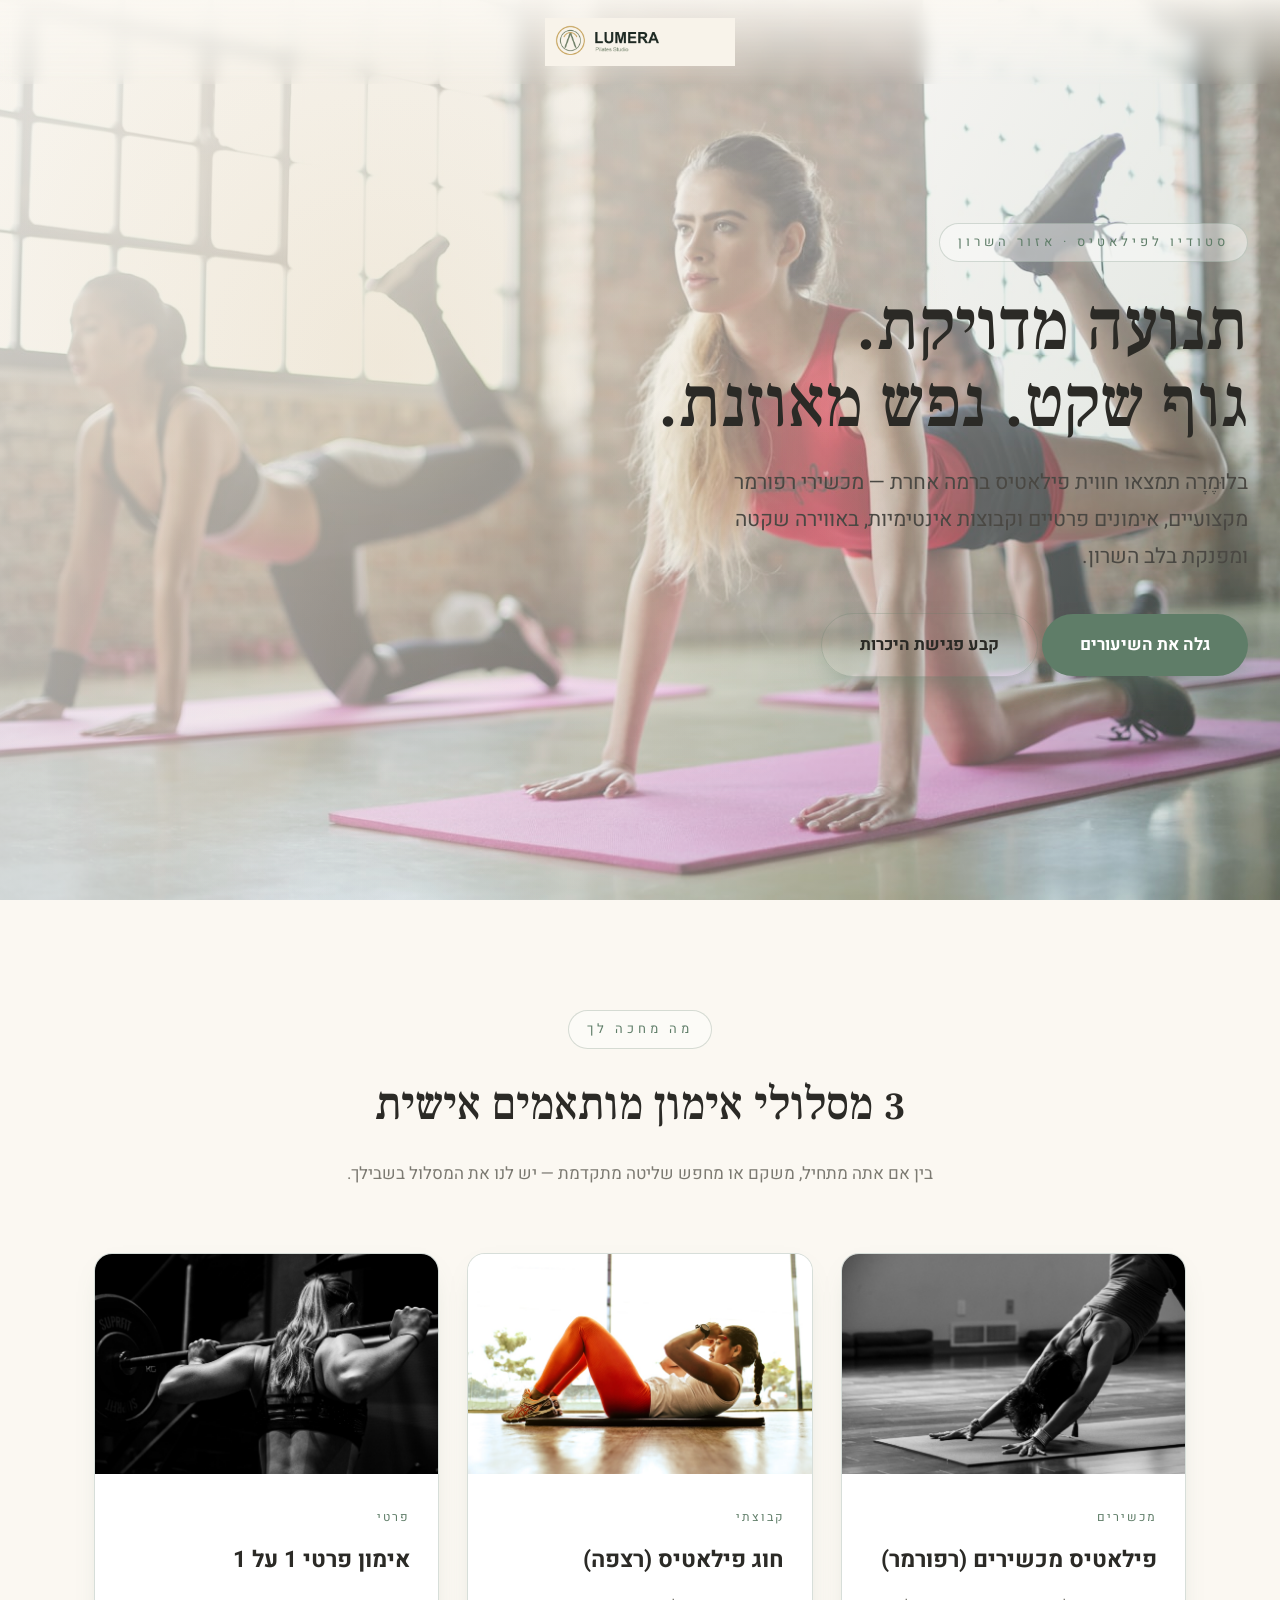
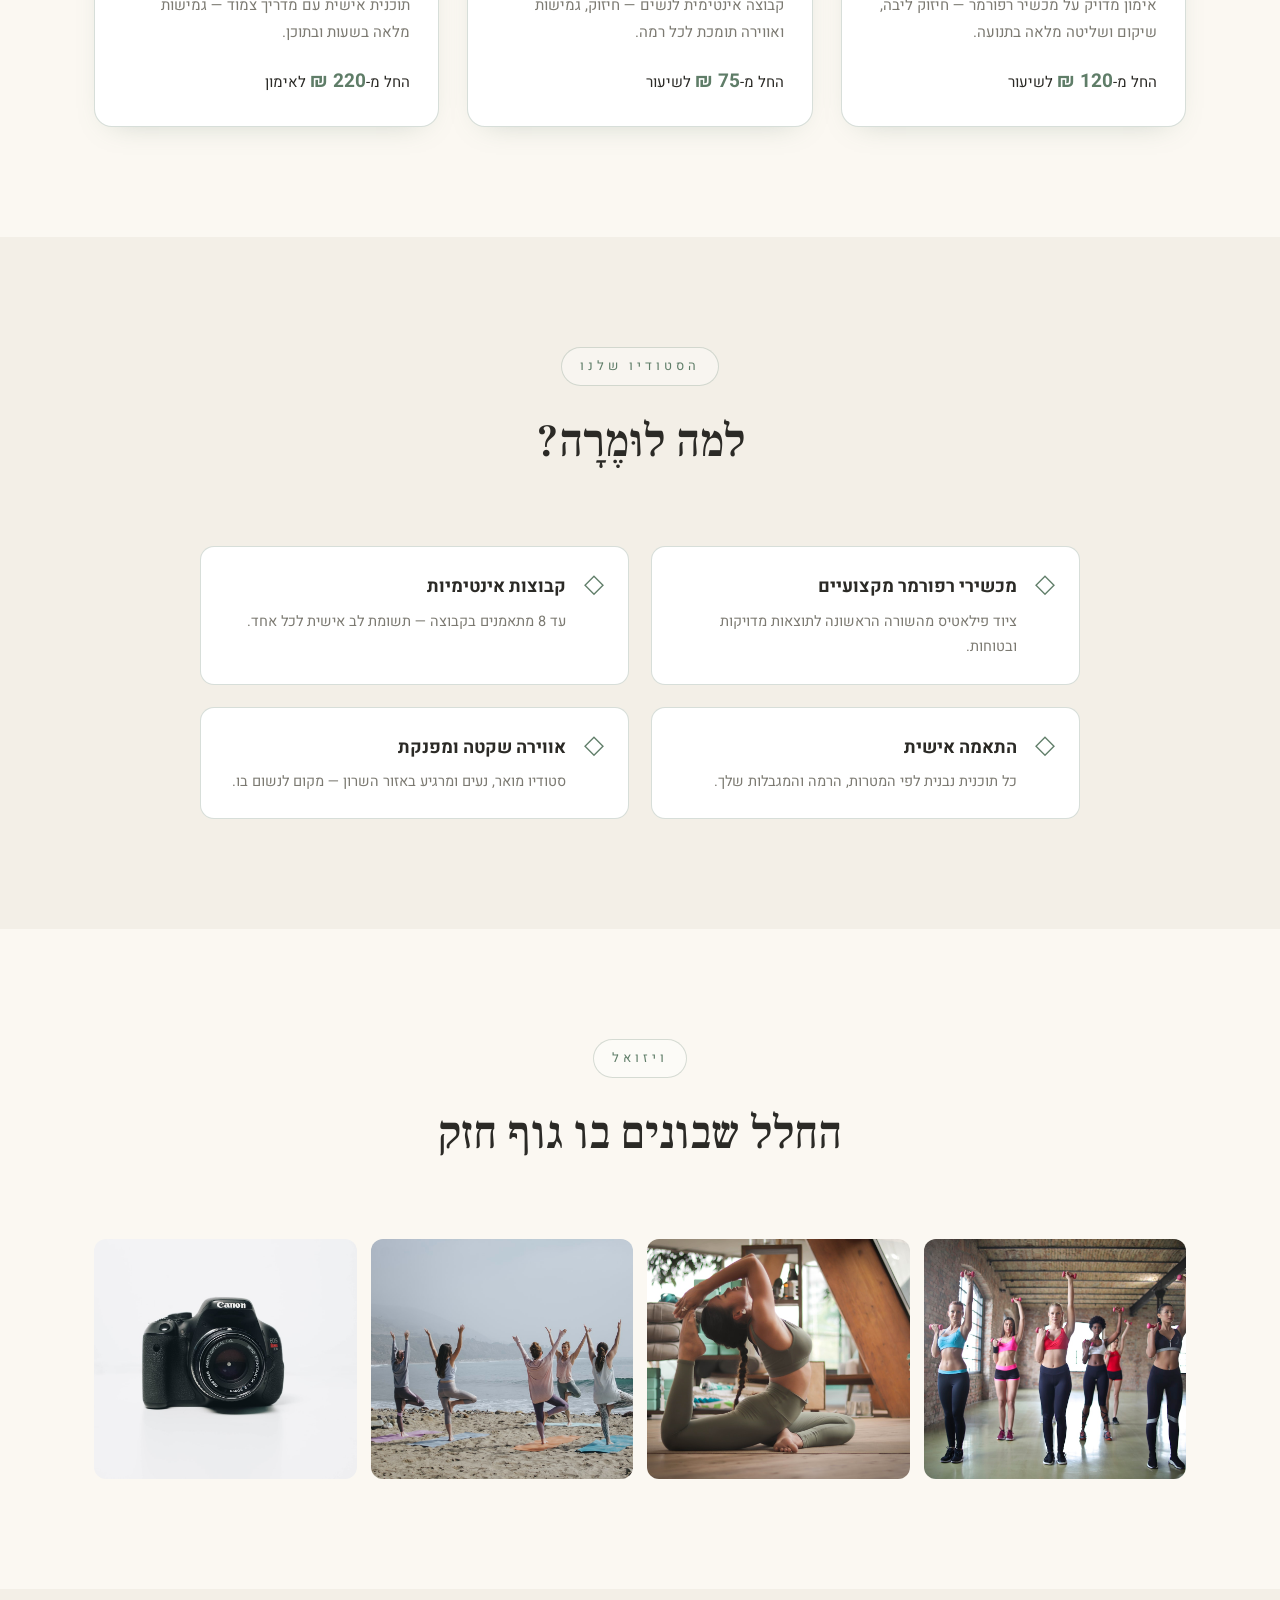
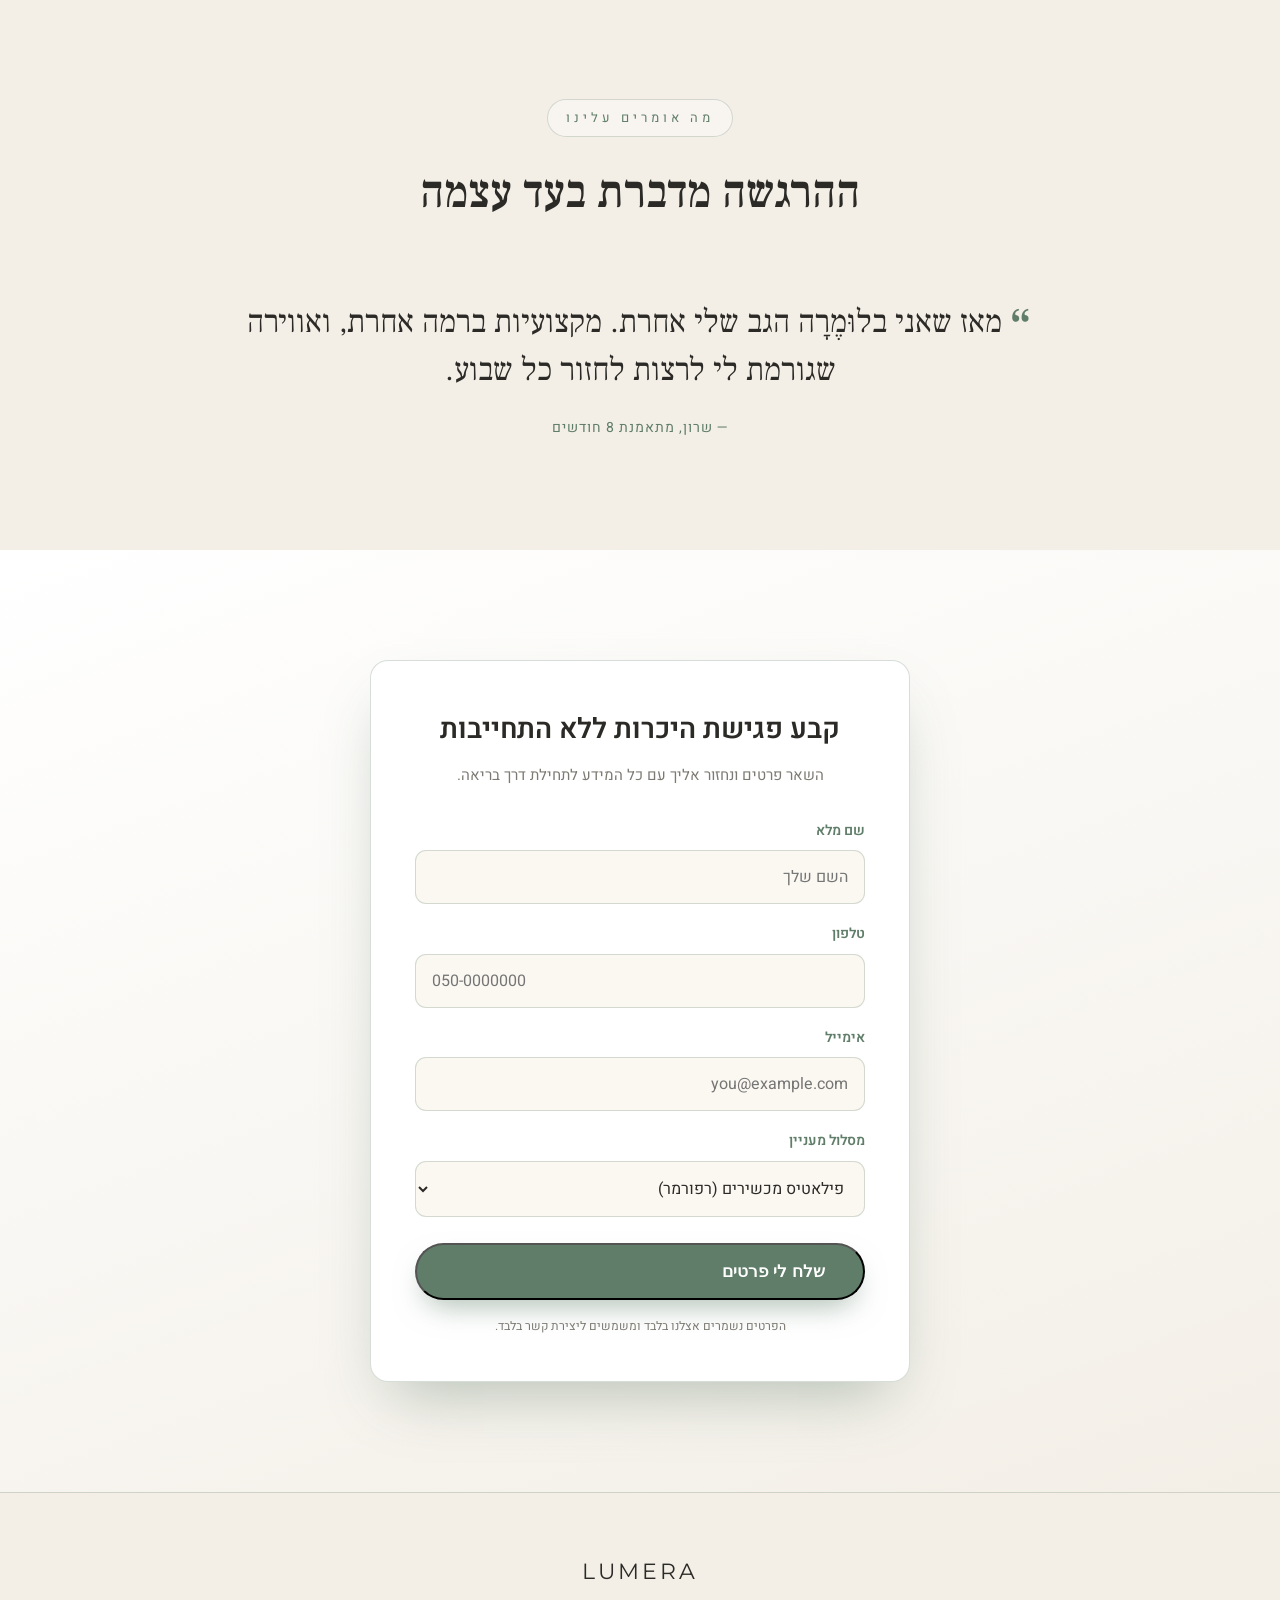
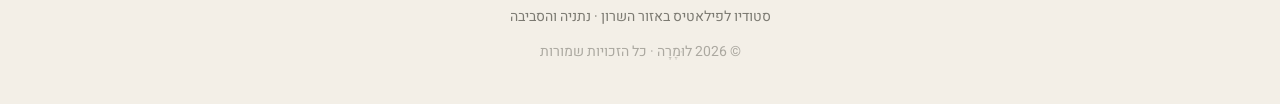
==== commit 292a9cd8: "Simplify landing pages with Lumera logo header" ====
--- a/index.html
+++ b/index.html
@@ -20,15 +20,11 @@
 </head>
 <body>
 
-<nav class="nav" id="nav">
-  <a href="#home" class="logo">LUMERA</a>
-  <div class="nav-links">
-    <a href="#services">השירותים</a>
-    <a href="#about">הסטודיו</a>
-    <a href="#gallery">גלריה</a>
-    <a href="#contact">צור קשר</a>
-  </div>
-</nav>
+<div class="brand-header" aria-label="LUMERA">
+  <a href="#home" aria-label="LUMERA">
+    <img class="brand-logo" src="assets/lumera-logo-landscape.png" alt="LUMERA — סטודיו לפילאטיס">
+  </a>
+</div>
 
 <header class="hero" id="home">
   <img src="assets/img/hero-home.jpg" alt="סטודיו פילאטיס יוקרתי">
@@ -159,7 +155,7 @@
   // hide loader
   window.addEventListener('load',()=>{setTimeout(()=>document.getElementById('loader').classList.add('hide'),600);});
   // nav solid on scroll
-  window.addEventListener('scroll',()=>{document.getElementById('nav').classList.toggle('solid',window.scrollY>60);});
+  window.addEventListener('scroll',()=>{document.querySelector('.brand-header').classList.toggle('solid',window.scrollY>60);});
   // reveal on view
   const io=new IntersectionObserver(es=>es.forEach(e=>{if(e.isIntersecting)e.target.classList.add('in');}),{threshold:.15});
   document.querySelectorAll('.reveal').forEach(el=>io.observe(el));
--- a/assets/css/style.css
+++ b/assets/css/style.css
@@ -35,22 +35,19 @@
 @keyframes fadeIn{to{opacity:1}}
 @keyframes glow{from{text-shadow:0 0 12px rgba(138,168,144,.25)}to{text-shadow:0 0 28px rgba(138,168,144,.55)}}
 
-/* ---------- NAV ---------- */
-.nav{
+/* ---------- BRAND HEADER (no navigation menu) ---------- */
+.brand-header{
   position:fixed;top:0;inset-inline:0;z-index:50;
-  display:flex;align-items:center;justify-content:space-between;
+  display:flex;align-items:center;justify-content:center;
   padding:18px 32px;transition:.4s;
   background:linear-gradient(180deg,rgba(251,248,242,.9),transparent);
   backdrop-filter:blur(8px);
 }
-.nav.solid{background:rgba(251,248,242,.96);border-bottom:1px solid var(--line)}
+.brand-header.solid{background:rgba(251,248,242,.96);border-bottom:1px solid var(--line)}
+.brand-logo{display:block;width:min(190px,42vw);height:auto;max-height:48px;object-fit:contain}
 .logo{font-family:var(--brand);font-weight:400;font-size:22px;letter-spacing:3px;text-transform:uppercase;color:var(--ink)}
 .logo span{color:var(--sage-deep);font-weight:600}
-.nav-links{display:flex;gap:28px;font-size:15px}
-.nav-links a{opacity:.8;transition:.3s;position:relative;color:var(--ink)}
-.nav-links a:hover{opacity:1;color:var(--sage-deep)}
-.nav-links a::after{content:"";position:absolute;bottom:-6px;inset-inline-start:0;width:0;height:2px;background:var(--sage-deep);transition:.3s}
-.nav-links a:hover::after{width:100%}
+
 
 /* ---------- HERO ---------- */
 .hero{position:relative;min-height:100vh;display:flex;align-items:center;overflow:hidden}
@@ -131,6 +128,7 @@
   .grid3{grid-template-columns:1fr}
   .features{grid-template-columns:1fr}
   .gallery{grid-template-columns:repeat(2,1fr)}
-  .nav-links{display:none}
+  .brand-header{padding:14px 20px}
+  .brand-logo{width:min(165px,52vw);max-height:42px}
   section{padding:70px 0}
 }
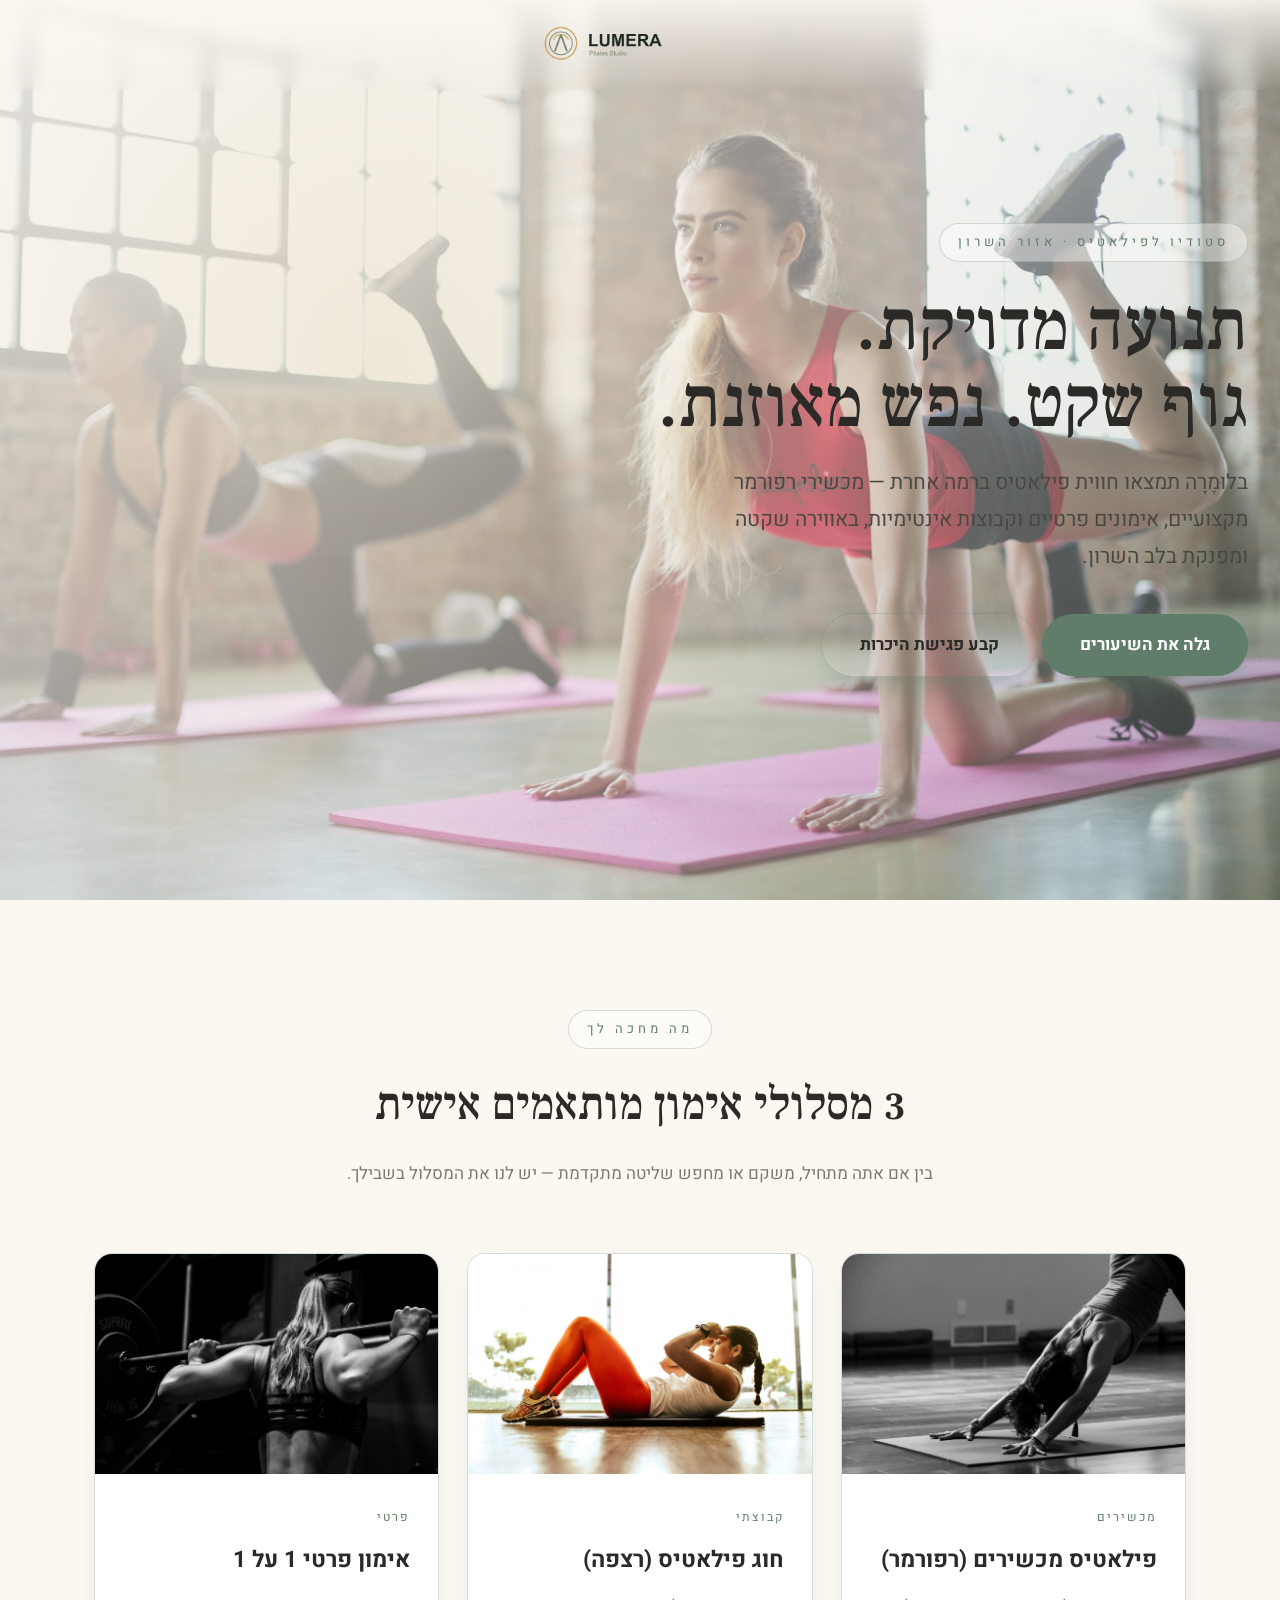
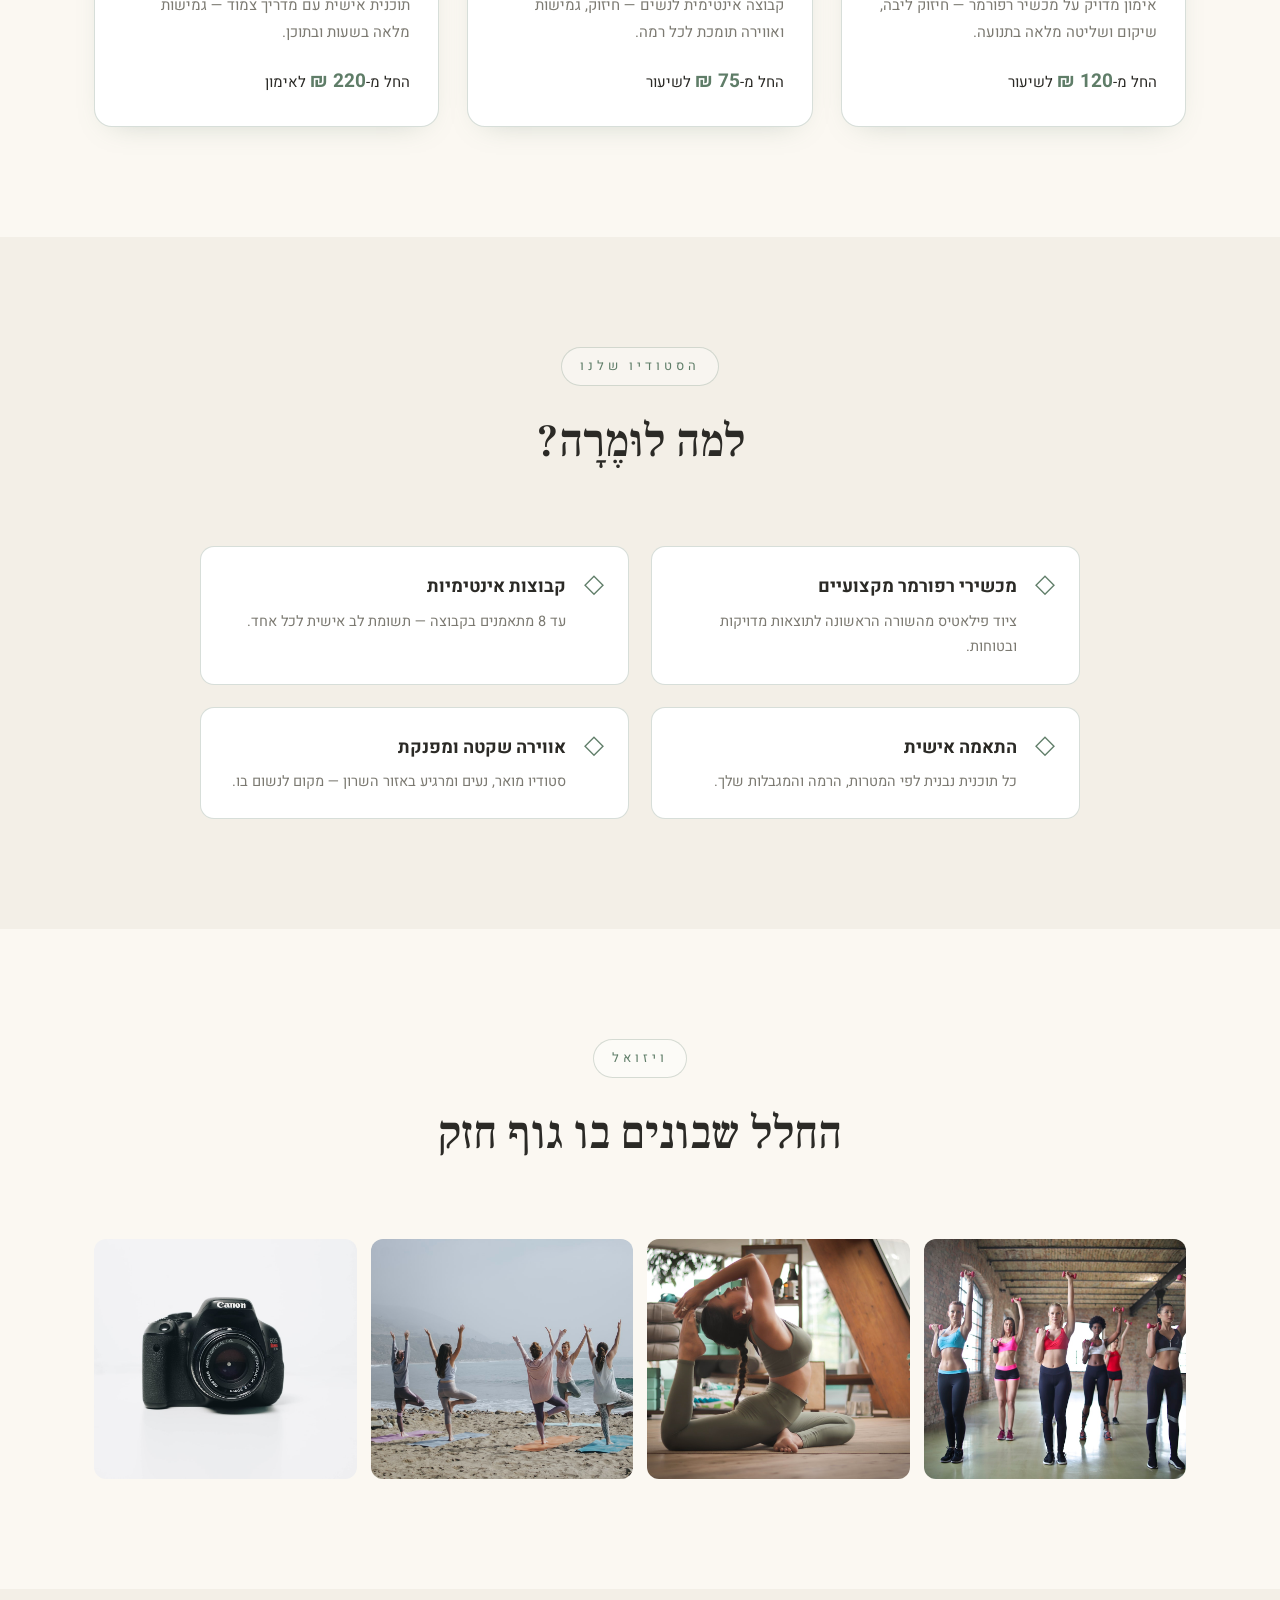
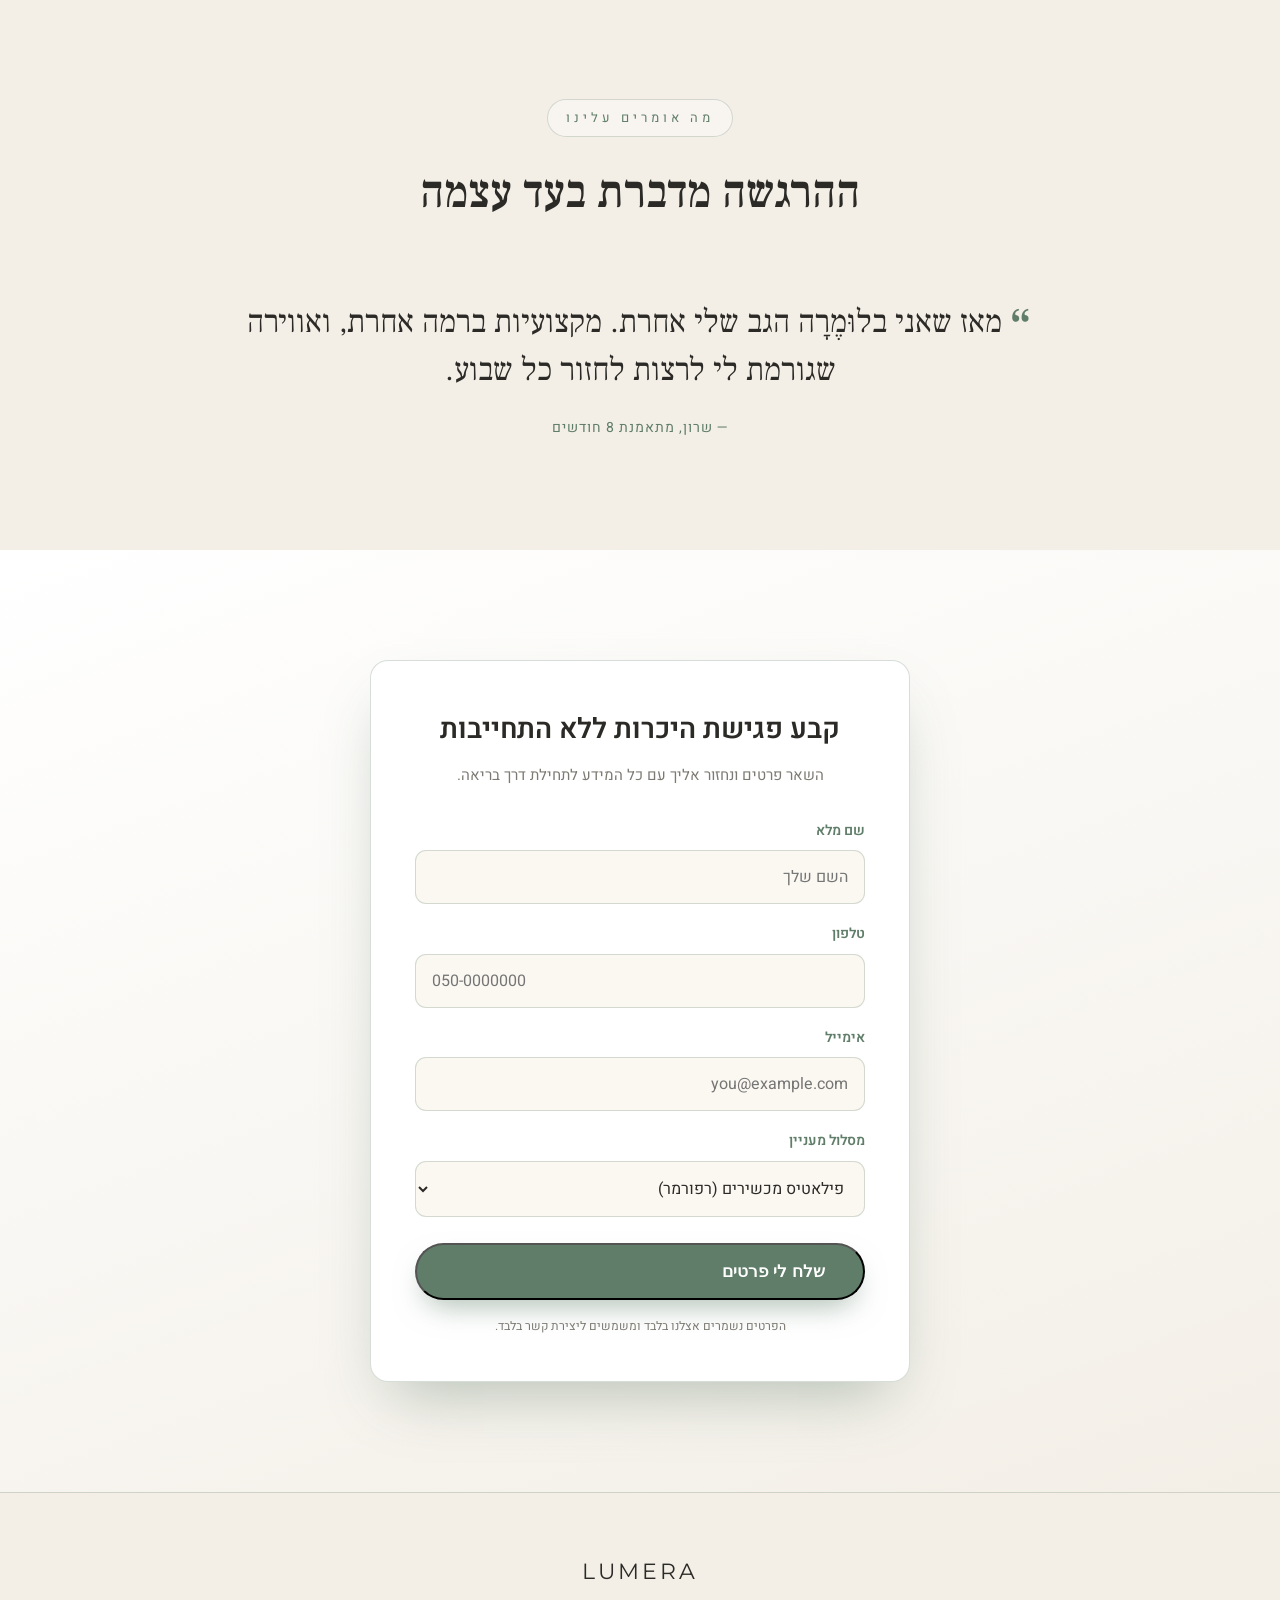
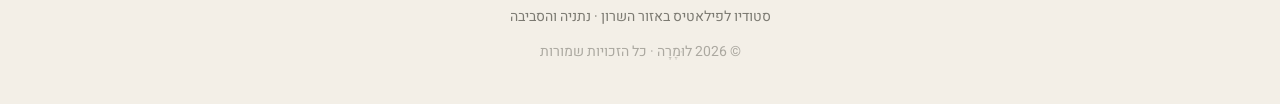
==== commit cf51cba3: "Polish Lumera logo and add styled submission document" ====
--- a/index.html
+++ b/index.html
@@ -22,7 +22,7 @@
 
 <div class="brand-header" aria-label="LUMERA">
   <a href="#home" aria-label="LUMERA">
-    <img class="brand-logo" src="assets/lumera-logo-landscape.png" alt="LUMERA — סטודיו לפילאטיס">
+    <img class="brand-logo" src="assets/lumera-logo-landscape-transparent.png" alt="LUMERA — סטודיו לפילאטיס">
   </a>
 </div>
 
--- a/assets/css/style.css
+++ b/assets/css/style.css
@@ -44,7 +44,7 @@
   backdrop-filter:blur(8px);
 }
 .brand-header.solid{background:rgba(251,248,242,.96);border-bottom:1px solid var(--line)}
-.brand-logo{display:block;width:min(190px,42vw);height:auto;max-height:48px;object-fit:contain}
+.brand-logo{display:block;width:min(220px,46vw);height:auto;max-height:54px;object-fit:contain;mix-blend-mode:multiply;filter:drop-shadow(0 5px 10px rgba(95,125,104,.12))}
 .logo{font-family:var(--brand);font-weight:400;font-size:22px;letter-spacing:3px;text-transform:uppercase;color:var(--ink)}
 .logo span{color:var(--sage-deep);font-weight:600}
 
@@ -129,6 +129,6 @@
   .features{grid-template-columns:1fr}
   .gallery{grid-template-columns:repeat(2,1fr)}
   .brand-header{padding:14px 20px}
-  .brand-logo{width:min(165px,52vw);max-height:42px}
+  .brand-logo{width:min(190px,52vw);max-height:46px}
   section{padding:70px 0}
 }
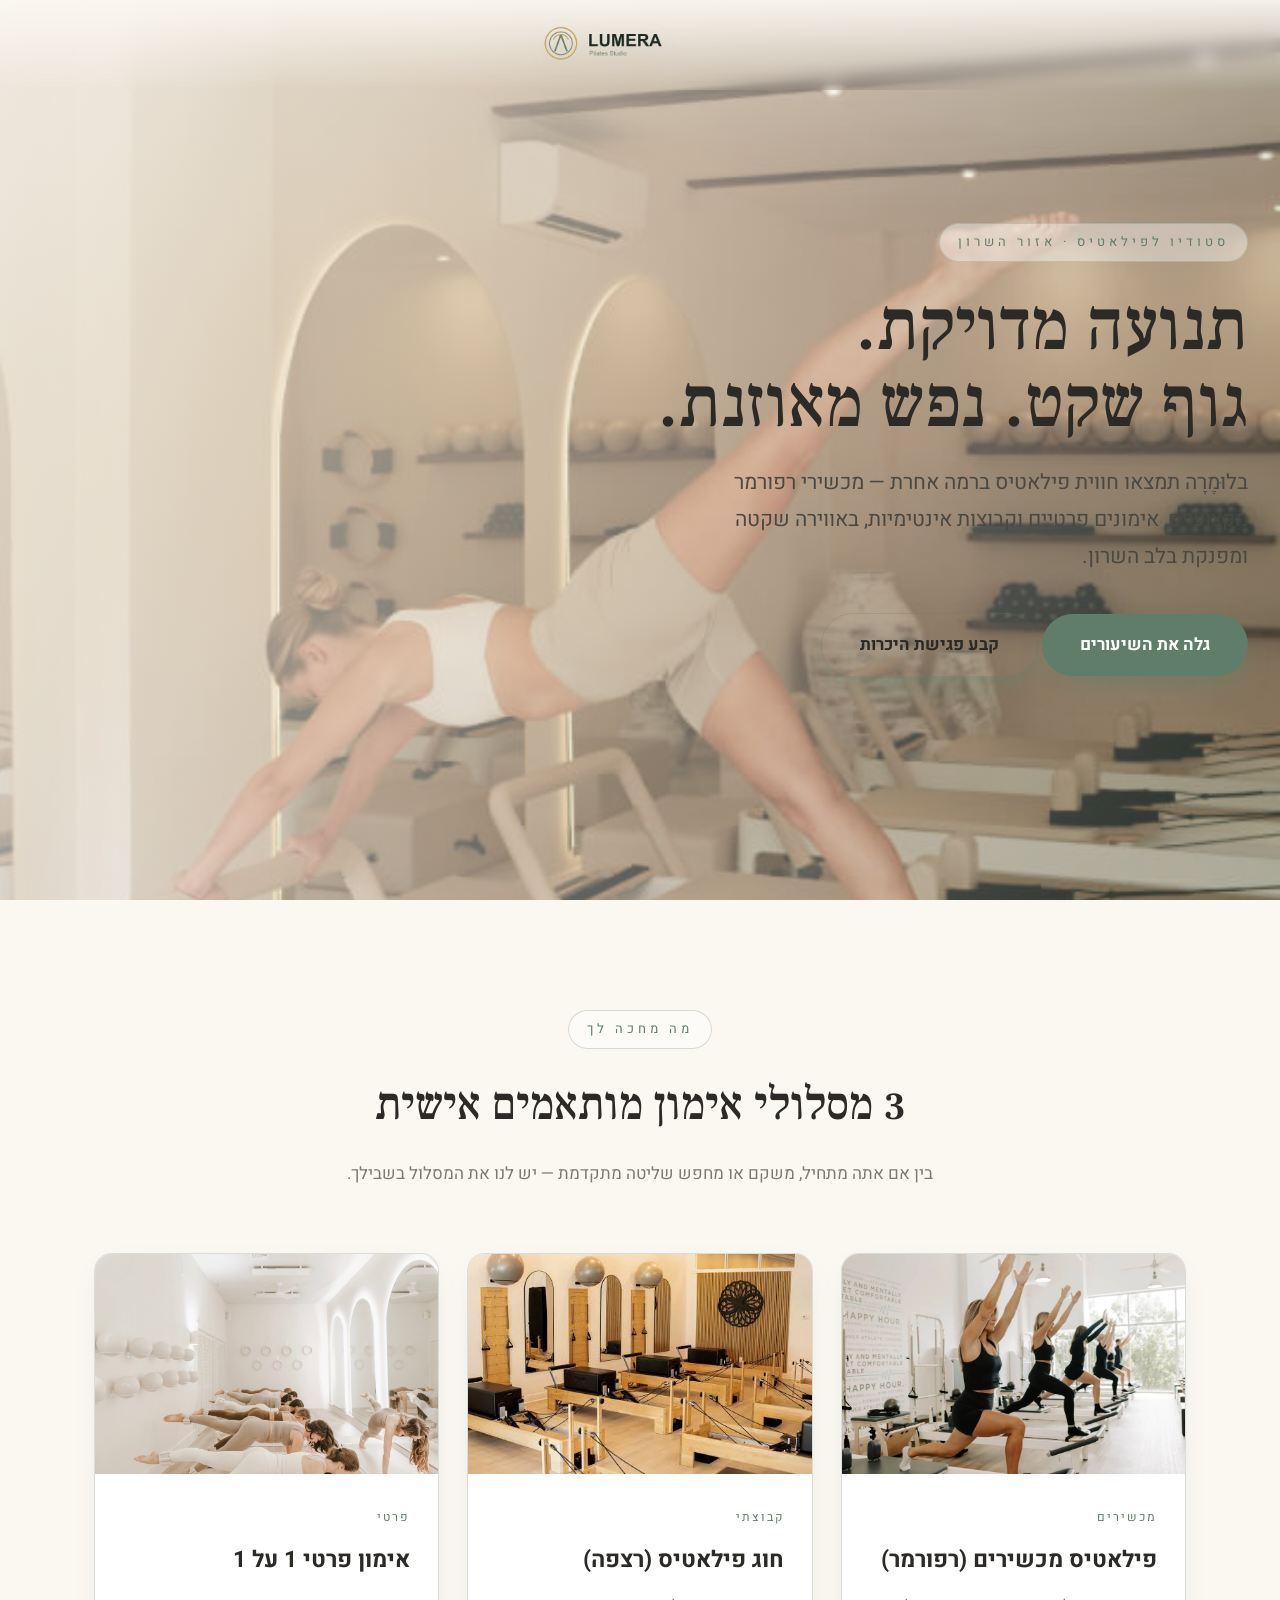
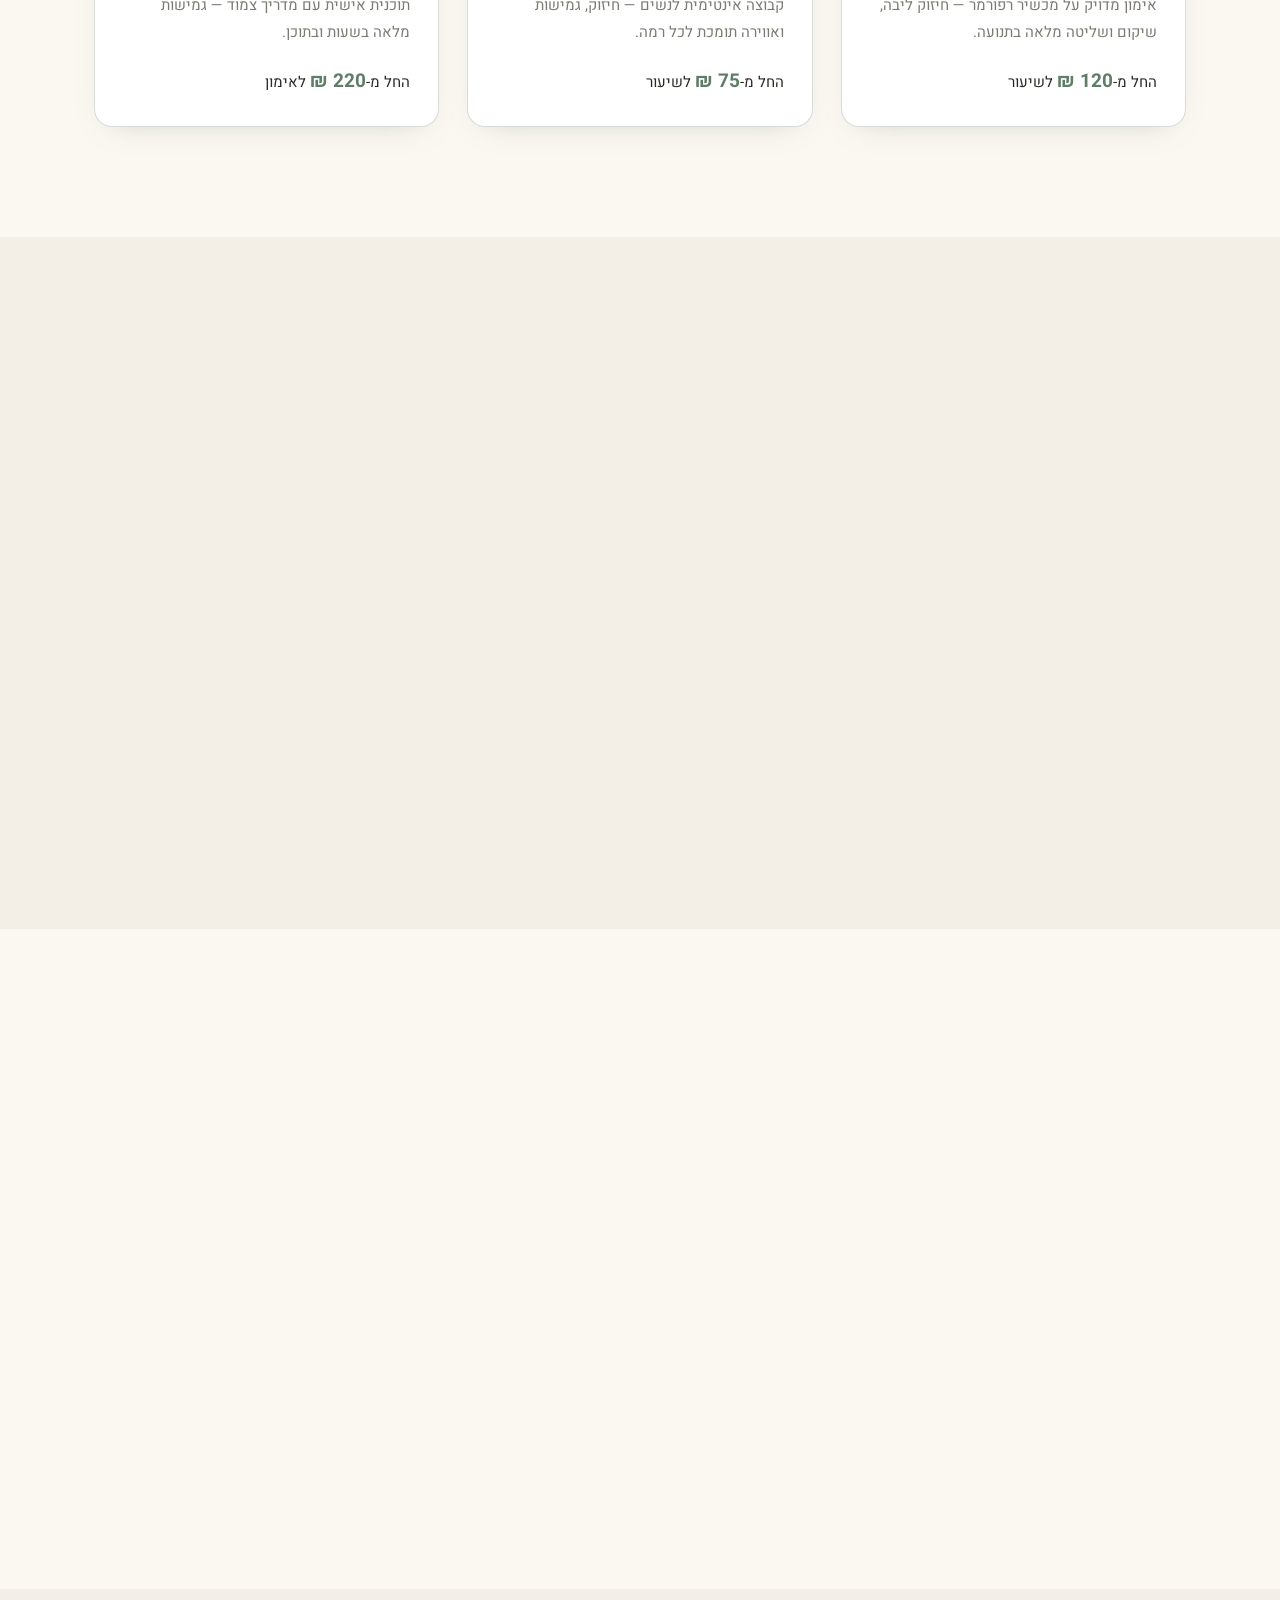
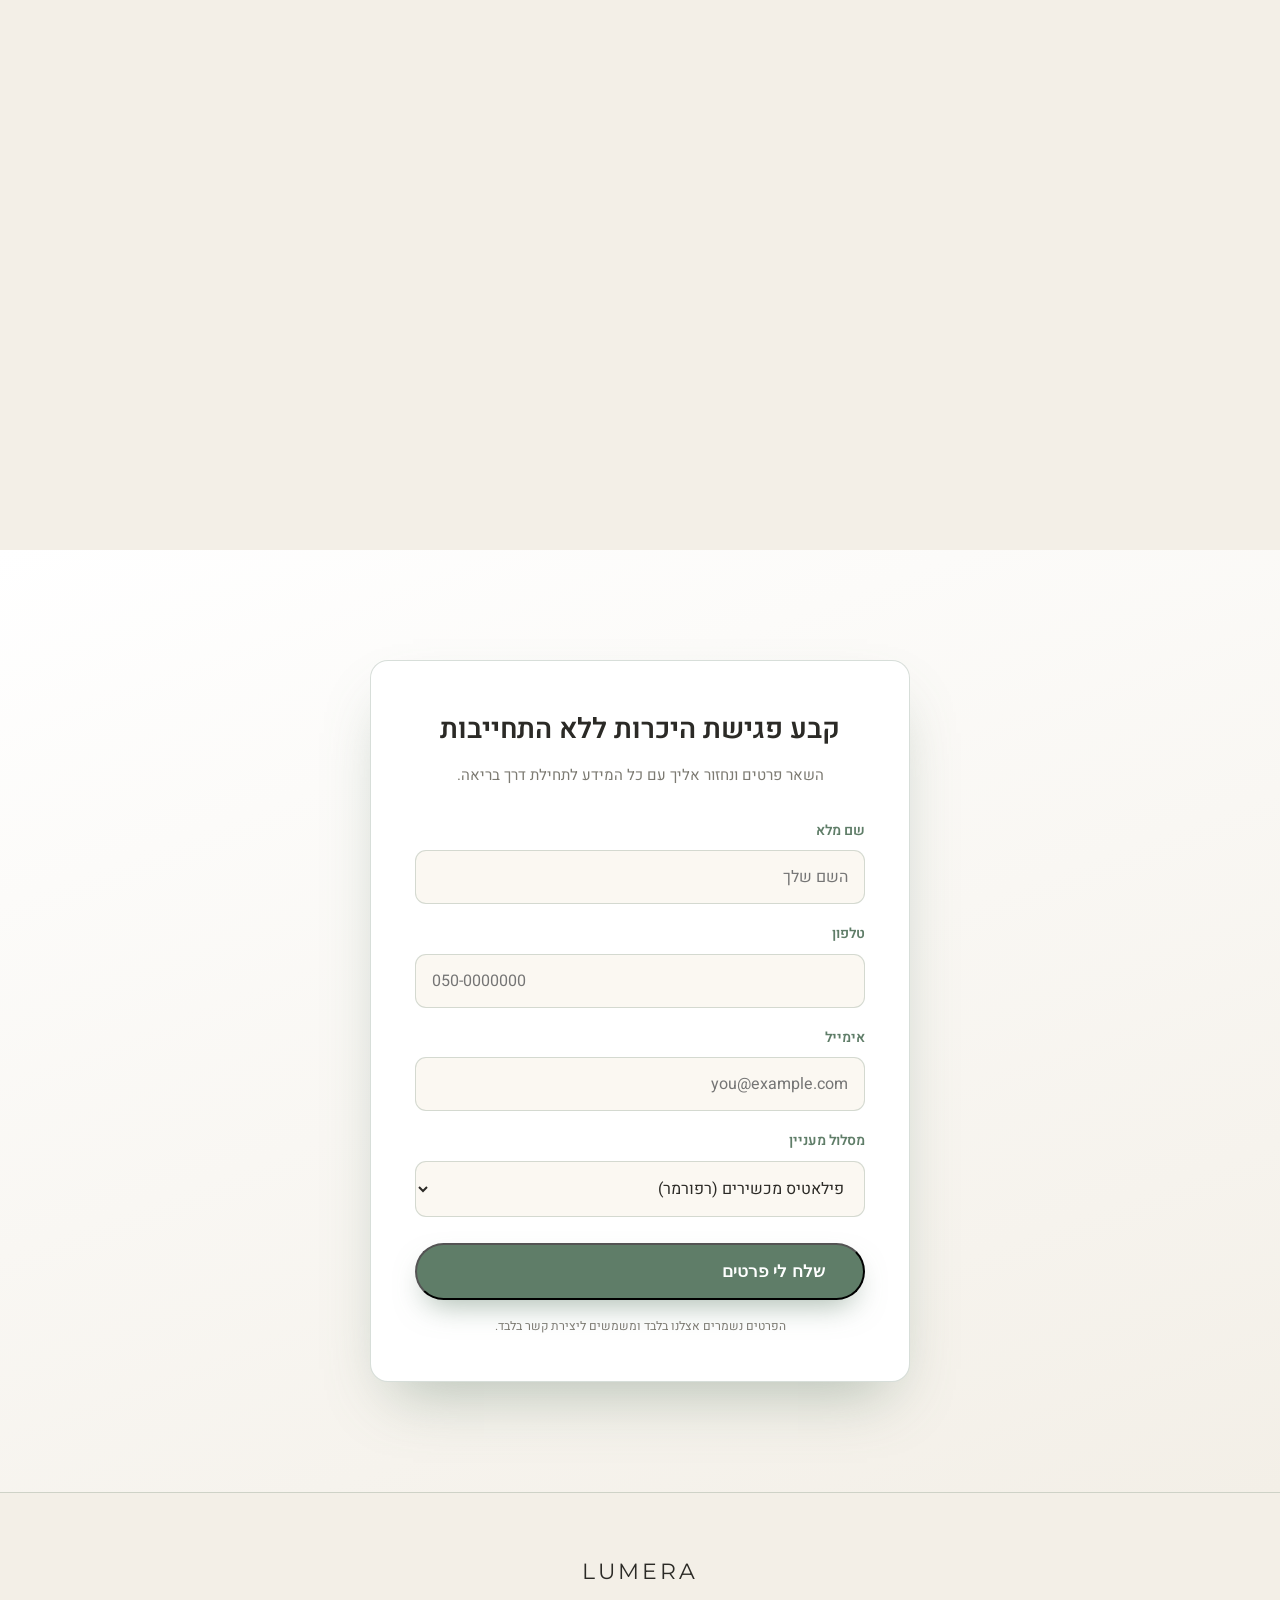
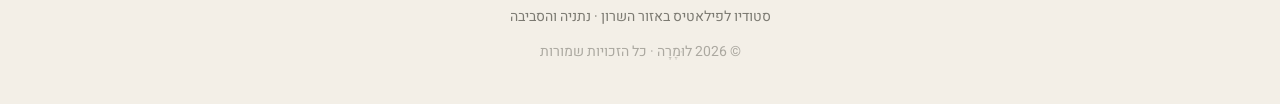
==== commit 1f72164b: "Replace landing imagery with requested Pilates photos" ====
--- a/index.html
+++ b/index.html
@@ -27,7 +27,7 @@
 </div>
 
 <header class="hero" id="home">
-  <img src="assets/img/hero-home.jpg" alt="סטודיו פילאטיס יוקרתי">
+  <img src="assets/img/user/user-5.jpg" alt="סטודיו פילאטיס יוקרתי">
   <div class="hero-inner">
     <span class="eyebrow reveal">סטודיו לפילאטיס · אזור השרון</span>
     <h1 class="reveal d1">תנועה מדויקת.<br>גוף שקט. נפש מאוזנת.</h1>
@@ -48,7 +48,7 @@
     </div>
     <div class="grid3">
       <a href="product1.html" class="card reveal d1">
-        <img src="assets/img/hero-reformer.jpg" alt="פילאטיס מכשירים רפורמר">
+        <img src="assets/img/user/user-2.webp" alt="פילאטיס מכשירים רפורמר">
         <div class="card-body">
           <span class="tag">מכשירים</span>
           <h3>פילאטיס מכשירים (רפורמר)</h3>
@@ -57,7 +57,7 @@
         </div>
       </a>
       <a href="product2.html" class="card reveal d2">
-        <img src="assets/img/hero-group.jpg" alt="חוג פילאטיס קבוצתי">
+        <img src="assets/img/user/user-1.jpg" alt="חוג פילאטיס קבוצתי">
         <div class="card-body">
           <span class="tag">קבוצתי</span>
           <h3>חוג פילאטיס (רצפה)</h3>
@@ -66,7 +66,7 @@
         </div>
       </a>
       <a href="product3.html" class="card reveal d3">
-        <img src="assets/img/hero-private.jpg" alt="אימון פילאטיס פרטי">
+        <img src="assets/img/user/user-4.jpg" alt="אימון פילאטיס פרטי">
         <div class="card-body">
           <span class="tag">פרטי</span>
           <h3>אימון פרטי 1 על 1</h3>
@@ -100,10 +100,10 @@
       <h2 class="reveal d1">החלל שבונים בו גוף חזק</h2>
     </div>
     <div class="gallery">
-      <img class="reveal d1" src="assets/img/gallery-1.jpg" alt="פילאטיס בסטודיו">
-      <img class="reveal d2" src="assets/img/gallery-2.jpg" alt="אימון רפורמר">
-      <img class="reveal d3" src="assets/img/gallery-3.jpg" alt="תרגול קבוצתי">
-      <img class="reveal" src="assets/img/gallery-4.jpg" alt="פרטים מהסטודיו">
+      <img class="reveal d1" src="assets/img/user/user-3.jpg" alt="פילאטיס בסטודיו">
+      <img class="reveal d2" src="assets/img/user/user-2.webp" alt="אימון רפורמר">
+      <img class="reveal d3" src="assets/img/user/user-1.jpg" alt="תרגול קבוצתי">
+      <img class="reveal" src="assets/img/user/user-5.jpg" alt="פרטים מהסטודיו">
     </div>
   </div>
 </section>
